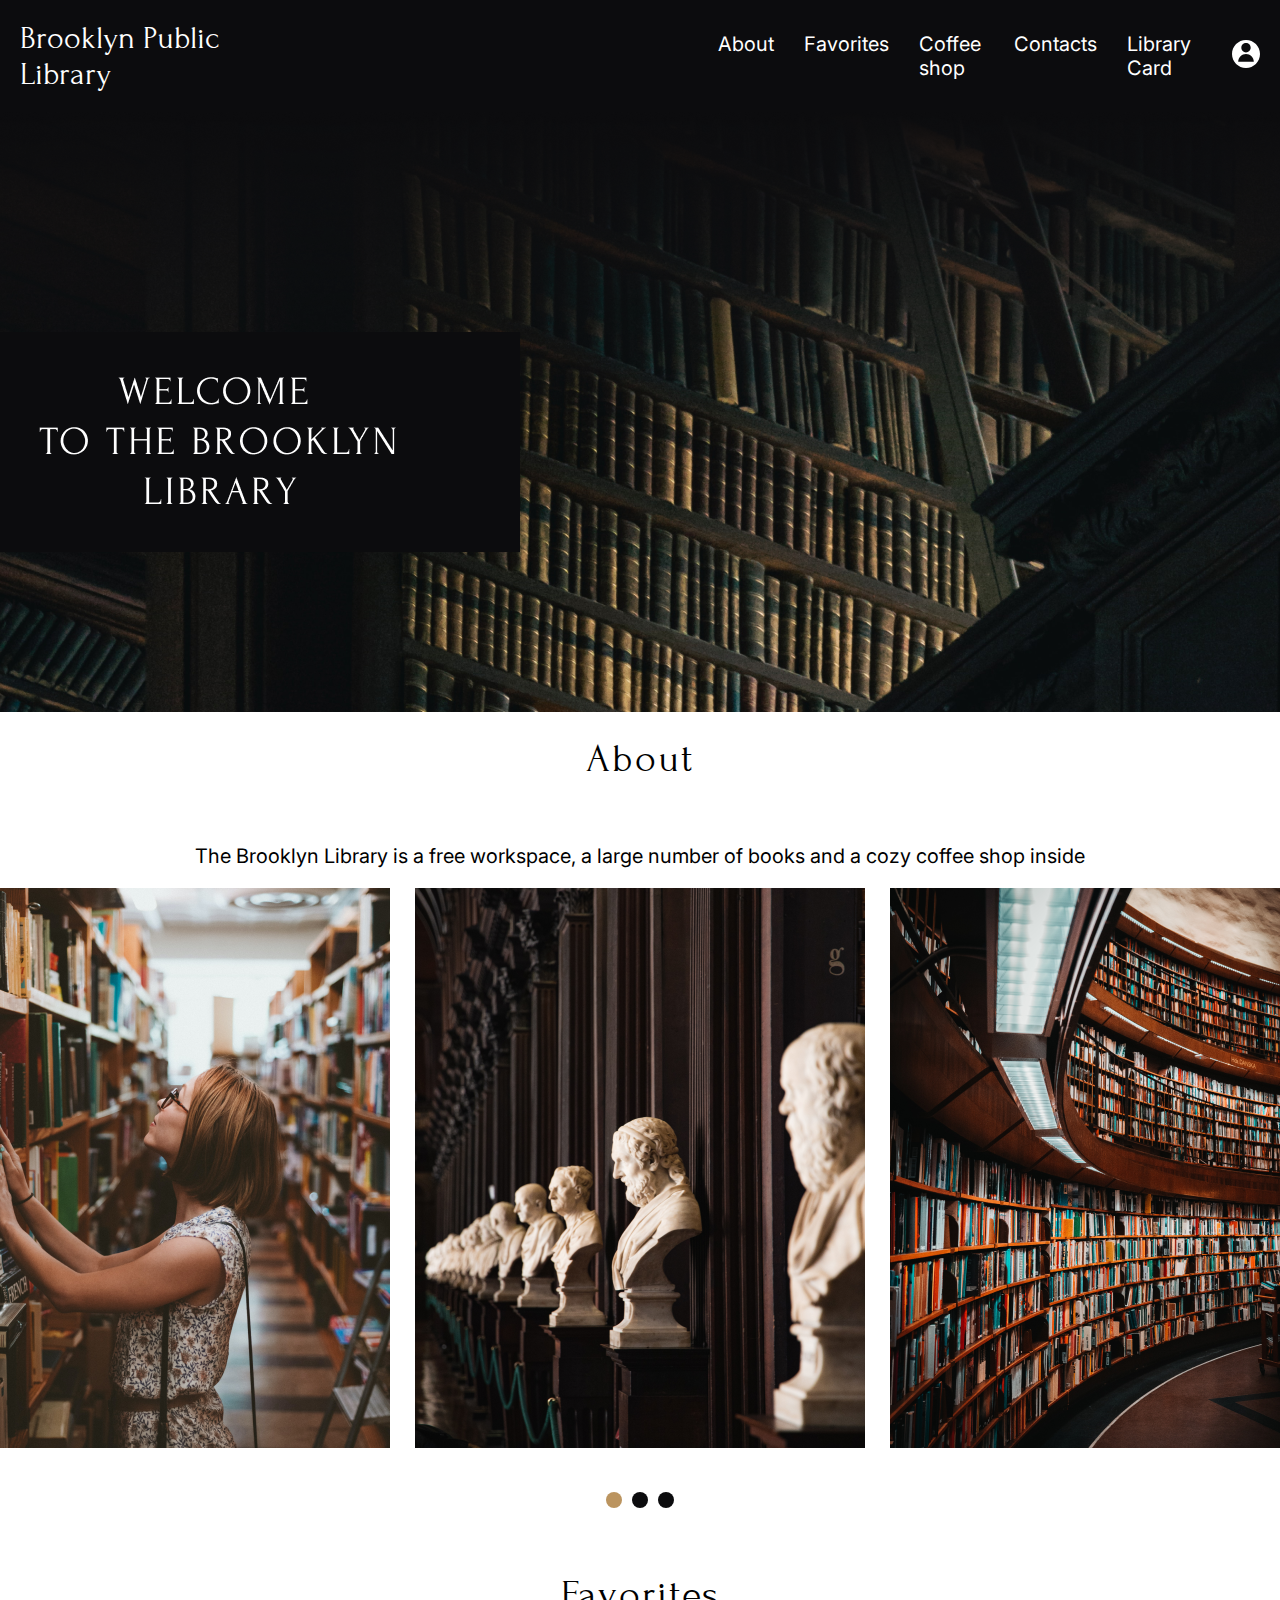
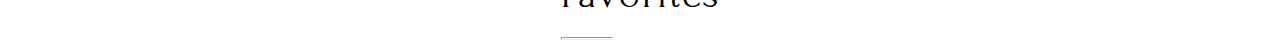
==== library/index.html @ d3e21cba "feat: add basic page layout" ====
<!DOCTYPE html>
<html lang="en">
<head>
    <meta charset="UTF-8">
    <meta name="viewport" content="width=device-width, initial-scale=1.0">
    <title>Library</title>
    <link href="style.css" rel="stylesheet">
    <link rel="preconnect" href="https://fonts.googleapis.com">
<link rel="preconnect" href="https://fonts.gstatic.com" crossorigin>
<link rel="preconnect" href="https://fonts.googleapis.com">
<link rel="preconnect" href="https://fonts.gstatic.com" crossorigin>
<link href="https://fonts.googleapis.com/css2?family=Forum&family=Inter:wght@300&display=swap" rel="stylesheet">
</head>
<body>
    <header class="header-main">
        <div class="container">
            <div class="name">
                <h1>Brooklyn Public Library</h1>
            </div>
            <nav class="menu">
                <ul class="nav-ul">
                    <li class="nav-li"><a data-link="About">About</a></li>
                    <li class="nav-li"><a data-link="Favorites">Favorites</a></li>
                    <li class="nav-li"><a data-link="Coffee shop">Coffee shop</a></li>
                    <li class="nav-li"><a data-link="Contacts">Contacts</a></li>
                    <li class="nav-li"><a data-link="Library Card">Library Card</a></li>
                </ul>
            </nav>
            <div class="logo-nav">
                <svg xmlns="http://www.w3.org/2000/svg" width="28" height="28" viewBox="0 0 28 28" fill="none">
                    <path fill-rule="evenodd" clip-rule="evenodd" d="M28 14C28 21.732 21.732 28 14 28C6.26801 28 0 21.732 0 14C0 6.26801 6.26801 0 14 0C21.732 0 28 6.26801 28 14ZM18.6667 7.77778C18.6667 10.3551 16.5774 12.4444 14.0001 12.4444C11.4227 12.4444 9.33339 10.3551 9.33339 7.77778C9.33339 5.20045 11.4227 3.11111 14.0001 3.11111C16.5774 3.11111 18.6667 5.20045 18.6667 7.77778ZM19.4998 16.2781C20.9584 17.7367 21.7778 19.715 21.7778 21.7778H14L6.22225 21.7778C6.22225 19.715 7.0417 17.7367 8.50031 16.2781C9.95893 14.8194 11.9372 14 14 14C16.0628 14 18.0411 14.8194 19.4998 16.2781Z" fill="white"/>
                    </svg>
            </div>
        </div>
     </header>

<main class="main">
    <div class="container main-container">
        <section class="section section-logo">
            <img src="./Welcomemain-logo.png" alt="Library">
        </section>

        <section class="section" id="About">
            <h2 class="section-title">About</h2>
            <hr>
            <p>The Brooklyn Library is a free workspace, a large number of books and a cozy coffee shop inside </p>
            <div class="section-image">
                <div class="image">
                    <img src="./image 1.png" alt="image1">
                </div>
                <div class="image">
                    <img src="./image 2.png" alt="image2">
                </div>
                <div class="image">
                    <img src="./image 3.png" alt="image3">
                </div>
            </div>
            <div class="logo-svg">
            <svg xmlns="http://www.w3.org/2000/svg" width="68" height="16" viewBox="0 0 68 16" fill="none">
                <rect width="16" height="16" rx="8" fill="#BB945F"/>
                <rect x="26" width="16" height="16" rx="8" fill="#0C0C0E"/>
                <rect x="52" width="16" height="16" rx="8" fill="#0C0C0E"/>
              </svg>
            </div>
        </section>

        <section class="section" id="Favorites">
            <h2 class="section-title">Favorites</h2>
            <hr>
            
            
        </section>







    </div>

</main>



    
</body>
</html>
---- library/style.css ----
*{
    margin: 0;
    padding: 0;
}
.header-main {
    background-color: #0C0C0E;
    max-width: 1440px;
    margin: 0 auto;
    padding: 20px;
    color: #FFF;
}
.container{
    display: flex;
    align-items: center;
    
}
h1 {
    font-family: Forum;
    font-weight: 100;
}
.logo-nav{
    margin-left: 40px;
}
.menu{
    margin-left: 450px;
}
.nav-ul {
    display: inline-flex;
    align-items: flex-start;
    gap: 30px;
    list-style: none;
    font-family: Inter;
}
.nav-li {
    font-family: Inter;
    font-size: 20px;
}
.nav-li:hover{
    cursor: pointer;
    border-bottom: 1px solid #FFF;
}
.main-container {
    display: flex;
    flex-wrap: wrap;
    justify-content: center;
    text-align: center;
    max-width: 1440px;
    margin: 0 auto;
}

.section-title{
    font-family: Forum;
    font-size: 40px;
    font-weight: 400;
    letter-spacing: 2px;
    margin-top: 20px;
    margin-bottom: 20px;
}
hr{
    width: 50px;
height: 1px;
flex-shrink: 0;
}
p{
    color: #000;
font-family: Inter;
font-size: 20px;
margin-top: 40px;
font-weight: 400;
}
.section-image{
    display: flex;
    margin-top: 20px;
    gap: 25px;
}
.logo-svg{
    margin-top: 40px;
    margin-bottom: 40px;
}
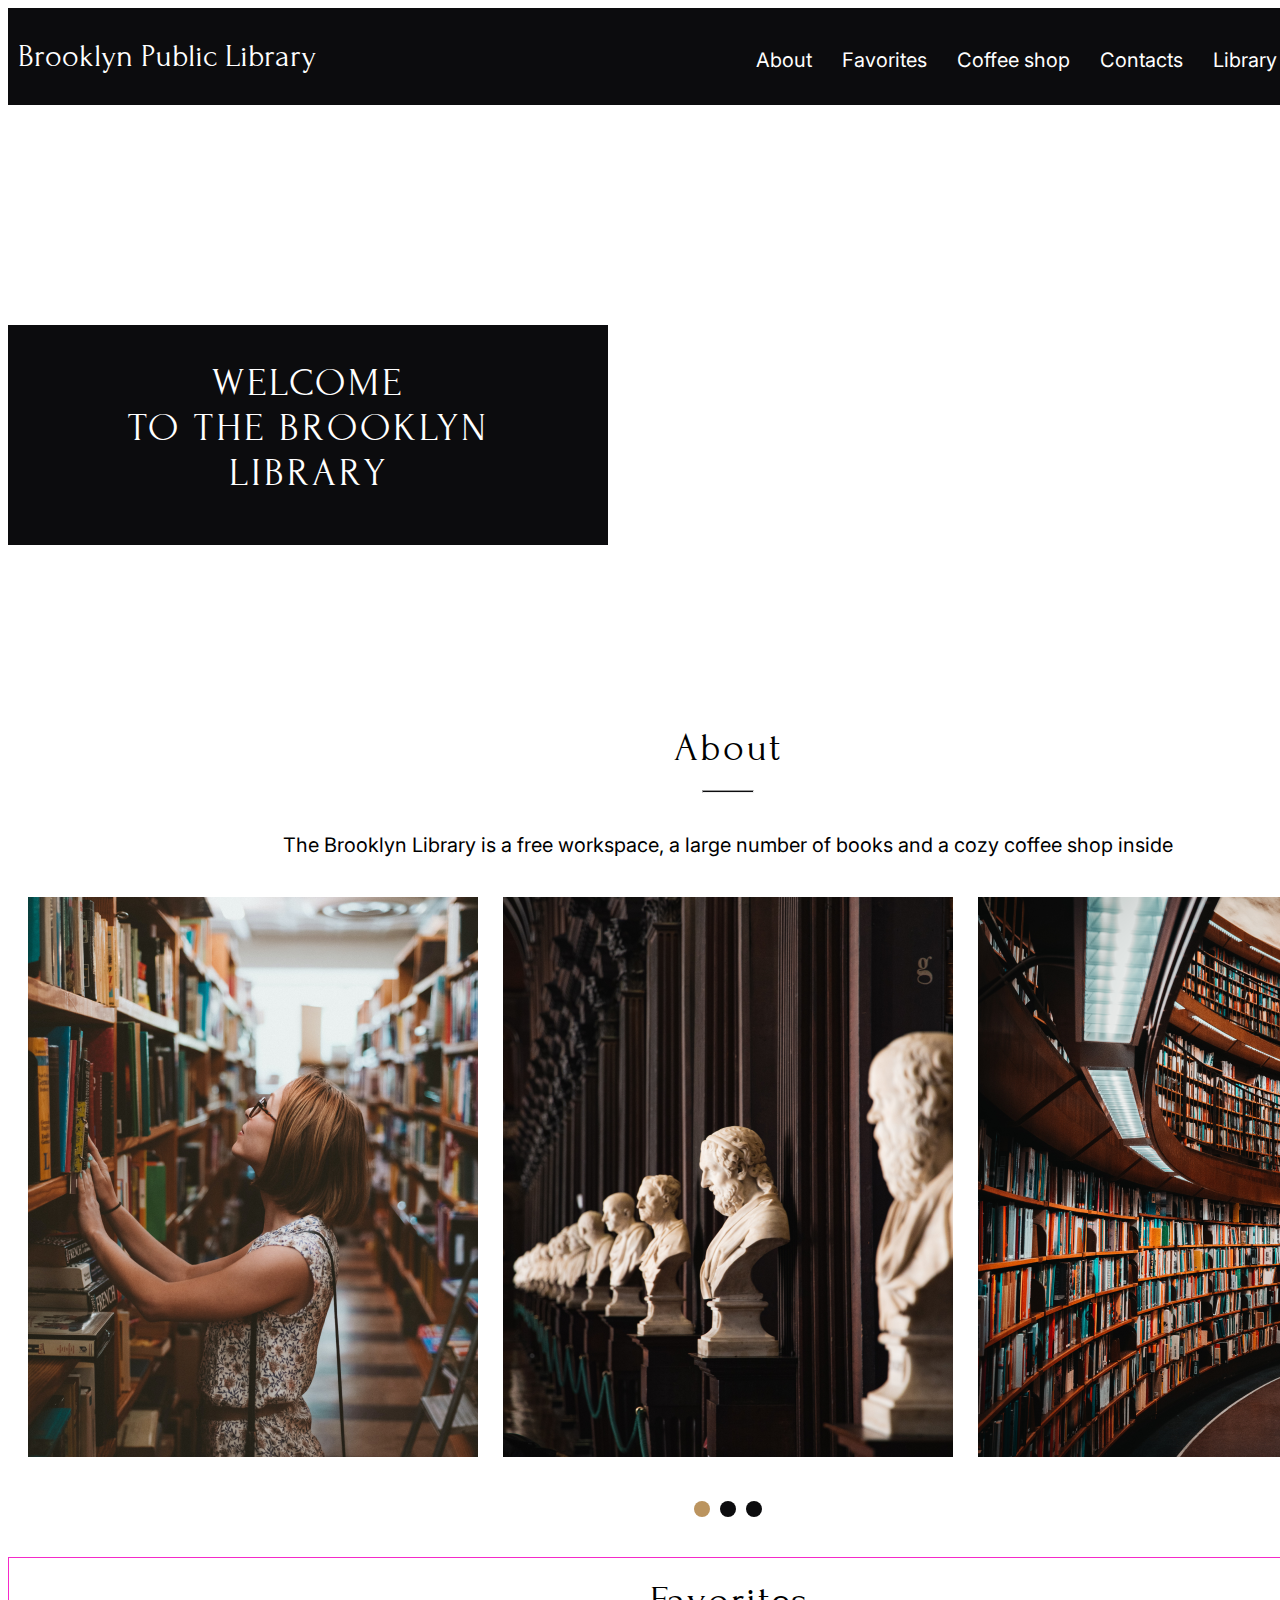
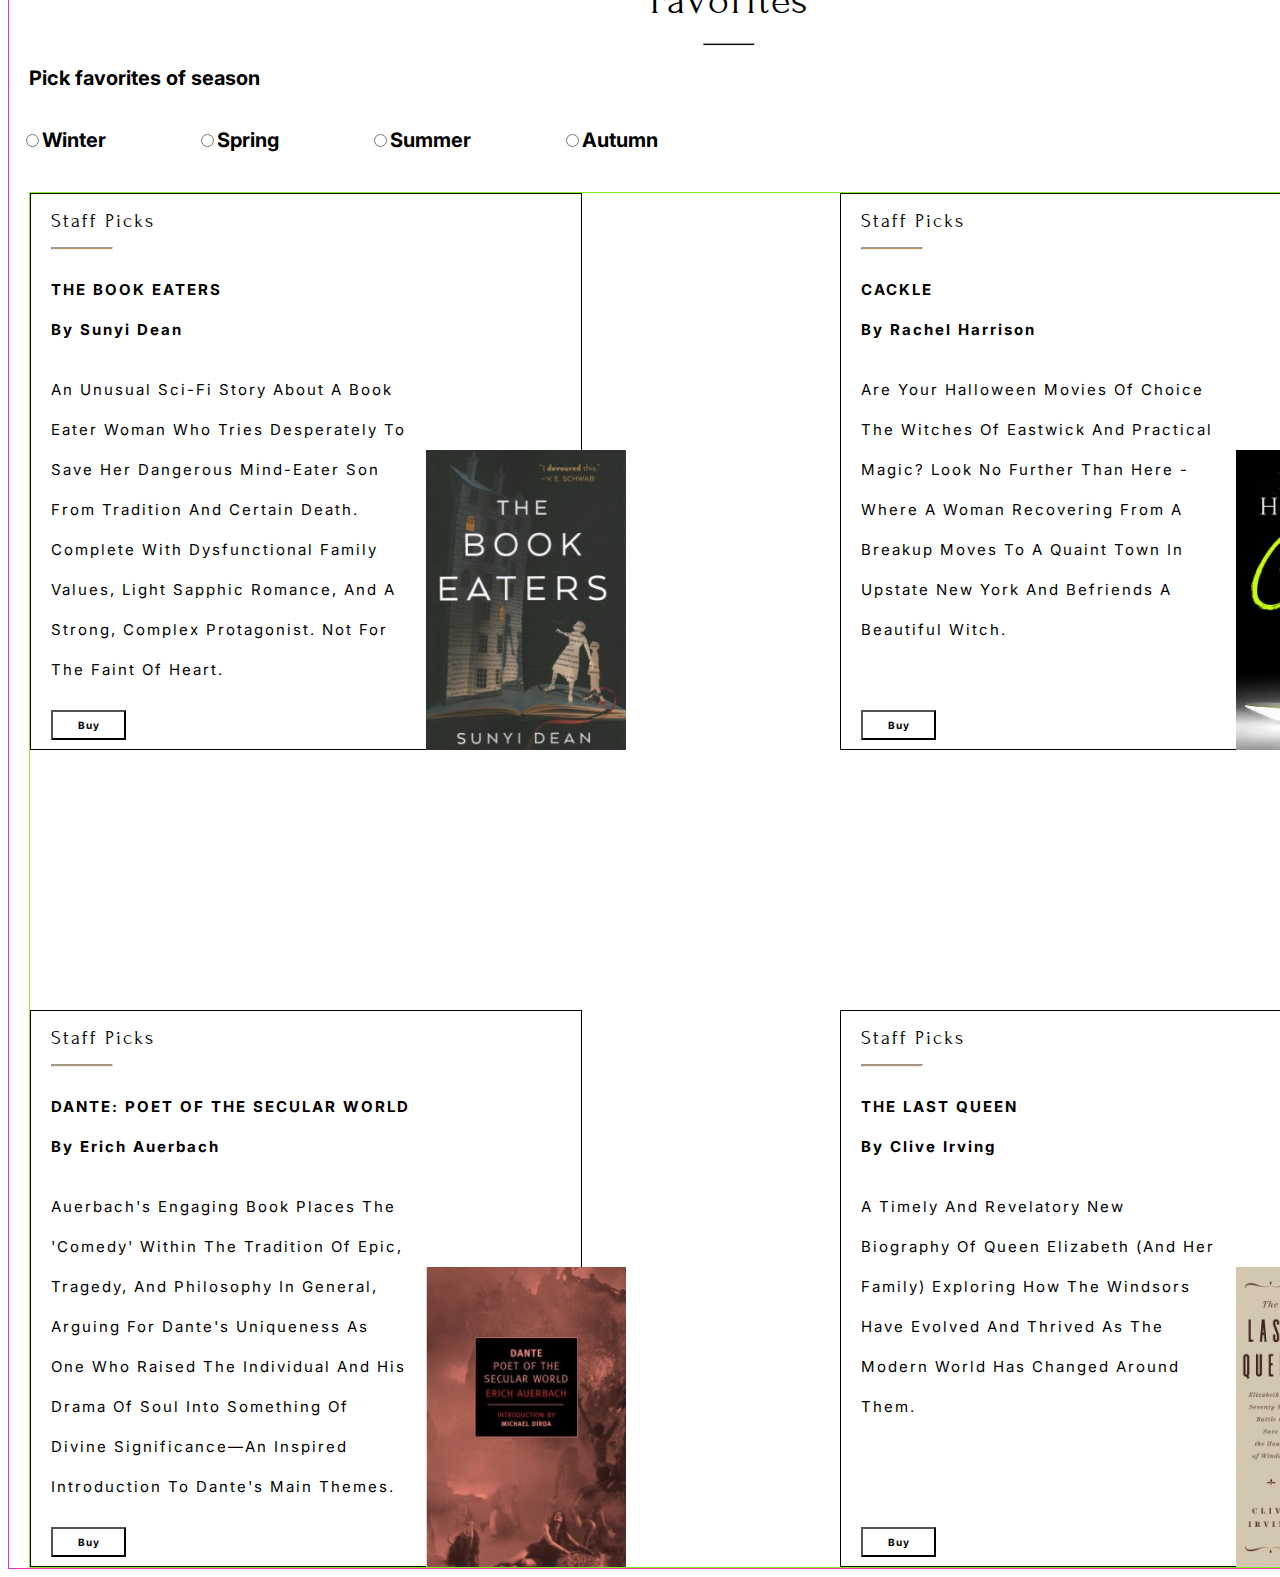
==== commit 5c11a394: "feat: add sections" ====
--- a/library/index.html
+++ b/library/index.html
@@ -12,18 +12,19 @@
 <link href="https://fonts.googleapis.com/css2?family=Forum&family=Inter:wght@300&display=swap" rel="stylesheet">
 </head>
 <body>
+    <div class="container">
     <header class="header-main">
-        <div class="container">
+        <div class="header-container">
             <div class="name">
                 <h1>Brooklyn Public Library</h1>
             </div>
-            <nav class="menu">
+            <nav class="nav-menu">
                 <ul class="nav-ul">
-                    <li class="nav-li"><a data-link="About">About</a></li>
-                    <li class="nav-li"><a data-link="Favorites">Favorites</a></li>
-                    <li class="nav-li"><a data-link="Coffee shop">Coffee shop</a></li>
-                    <li class="nav-li"><a data-link="Contacts">Contacts</a></li>
-                    <li class="nav-li"><a data-link="Library Card">Library Card</a></li>
+                    <li><a href="#about">About</a></li>
+                    <li><a href="#favorites">Favorites</a></li>
+                    <li><a href="#coffee">Coffee shop</a></li>
+                    <li><a href="#contacts">Contacts</a></li>
+                    <li><a href="#library">Library Card</a></li>
                 </ul>
             </nav>
             <div class="logo-nav">
@@ -34,16 +35,19 @@
         </div>
      </header>
 
-<main class="main">
-    <div class="container main-container">
-        <section class="section section-logo">
-            <img src="./Welcomemain-logo.png" alt="Library">
-        </section>
+<main>
+    <section class="section-welcome container">
+        <div class="other">
+            <div class="section-menu">
+                Welcome <br>to the Brooklyn Library
+            </div>
+        </div>
+    </section>
 
-        <section class="section" id="About">
-            <h2 class="section-title">About</h2>
+         <section class="about container" >
+            <h2 class="section-title" id="about">About</h2>
             <hr>
-            <p>The Brooklyn Library is a free workspace, a large number of books and a cozy coffee shop inside </p>
+            <p class="section-about">The Brooklyn Library is a free workspace, a large number of books and a cozy coffee shop inside </p>
             <div class="section-image">
                 <div class="image">
                     <img src="./image 1.png" alt="image1">
@@ -55,22 +59,110 @@
                     <img src="./image 3.png" alt="image3">
                 </div>
             </div>
-            <div class="logo-svg">
-            <svg xmlns="http://www.w3.org/2000/svg" width="68" height="16" viewBox="0 0 68 16" fill="none">
-                <rect width="16" height="16" rx="8" fill="#BB945F"/>
-                <rect x="26" width="16" height="16" rx="8" fill="#0C0C0E"/>
-                <rect x="52" width="16" height="16" rx="8" fill="#0C0C0E"/>
-              </svg>
-            </div>
+            
+                <div class="section-dot">
+                    <div class="dot dot-active"></div>
+                    <div class="dot"></div>
+                    <div class="dot"></div>
+                </div>
         </section>
 
-        <section class="section" id="Favorites">
-            <h2 class="section-title">Favorites</h2>
+        <section class="favorites container" >
+            <h2 class="section-title" id="favorites">Favorites</h2>
             <hr>
-            
-            
-        </section>
+            <p class="section-favorites">Pick favorites of season</p>
+            <br>
+            <div class="input">
+                <div >
+                    <input type="radio"><label for="Winter">Winter</label>
+                </div>
+                <div>
+                    <input type="radio"><label for="Spring">Spring</label>
+                </div>
+                <div>
+                    <input type="radio"><label for="Summer">Summer</label>
+                </div>
+                <div>
+                    <input type="radio"><label for="Autumn">Autumn</label>
+                </div>
+            </div>
 
+            <div class="products-items">
+
+                <div class="products-item">
+                    <div class="products-item-title">Staff Picks</div>
+                    <hr class="products-line">
+                    <div class="autor"><span class="first">The Book Eaters</span><br>
+                        <span class="second">By Sunyi Dean</span></div>
+                      <div class="products-item-text">An unusual sci-fi story about a book eater woman who tries desperately to save her dangerous mind-eater son from tradition and certain death. Complete with dysfunctional family values, light Sapphic romance, and a strong, complex protagonist. Not for the faint of heart.       
+                       </div>
+                        <div class="products-item-action">
+                            <button class="product-button">Buy</button>
+                        </div>
+                        <div class="products-item-image">
+                            <img src="./book1.jpg" alt="book1">
+                        </div>
+                </div>
+
+                <div class="products-item">
+                    <div class="products-item-title">Staff Picks</div>
+                    <hr class="products-line">
+                    <div class="autor"><span class="first">Cackle
+                        </span><br>
+                        <span class="second">By Rachel Harrison</span></div>
+                      <div class="products-item-text">Are your Halloween movies of choice The Witches of Eastwick and Practical Magic? Look no further than here - where a woman recovering from a breakup moves to a quaint town in upstate New York and befriends a beautiful witch.       
+                       </div>
+                        <div class="products-item-action">
+                            <button class="product-button">Buy</button>
+                        </div>
+                        <div class="products-item-image">
+                            <img src="./book2.jpg" alt="book2">
+                        </div>
+                </div>
+
+                <div class="products-item">
+                    <div class="products-item-title">Staff Picks</div>
+                    <hr class="products-line">
+                    <div class="autor"><span class="first">Dante: Poet of the Secular World
+                        </span><br> 
+                        <span class="second">By Erich Auerbach</span>
+                    </div>
+                      <div class="products-item-text">Auerbach's engaging book places the 'Comedy' within the tradition of epic, tragedy, and philosophy in general, arguing for Dante's uniqueness as one who raised the individual and his drama of soul into something of divine significance—an inspired introduction to Dante's main themes.       
+                       </div>
+                        <div class="products-item-action">
+                            <button class="product-button">Buy</button>
+                        </div>
+                        <div class="products-item-image">
+                            <img src="./book3.jpg" alt="book3">
+                        </div>
+                </div>
+
+                <div class="products-item">
+                    <div class="products-item-title">Staff Picks</div>
+                    <hr class="products-line">
+                    <div class="autor"><span class="first">The Last Queen
+                        </span><br> 
+                        <span class="second">By Clive Irving</span></div>
+                      <div class="products-item-text">A timely and revelatory new biography of Queen Elizabeth (and her family) exploring how the Windsors have evolved and thrived as the modern world has changed around them.       
+                       </div>
+                        <div class="products-item-action">
+                            <button class="product-button">Buy</button>
+                        </div>
+                        <div class="products-item-image">
+                            <img src="./book4.jpg" alt="book4">
+                        </div>
+                </div>
+
+                
+            </div>
+                    
+         
+
+
+        </section> 
+
+        
+      
 
 
 
@@ -83,6 +175,6 @@
 
 
 
-    
+</div>
 </body>
 </html>--- a/library/style.css
+++ b/library/style.css
@@ -1,53 +1,74 @@
-*{
-    margin: 0;
-    padding: 0;
+.container{
+    display: flex;
+    flex-direction: column;
+    width: 1440px;
+    margin: 0 auto;
+    
 }
 .header-main {
     background-color: #0C0C0E;
-    max-width: 1440px;
-    margin: 0 auto;
-    padding: 20px;
+    padding: 10px;
     color: #FFF;
 }
-.container{
+.header-container{
     display: flex;
-    align-items: center;
-    
+    flex-wrap: wrap;
 }
 h1 {
     font-family: Forum;
-    font-weight: 100;
+    font-weight: 400;
+    margin-top: 20px;
+}
+.nav-menu{
+    margin-left: 400px;
+    margin-top: 10px;
+}
+.nav-ul {
+    display: inline-flex;
+    gap: 30px;
+    font-family: Inter;
+    font-size: 20px;
+}
+.nav-ul li {
+    list-style: none;
+}
+.nav-ul a{
+    text-decoration: none;
+    color: #FFF;
+}
+.nav-ul li:hover{
+    cursor: pointer;
+    border-bottom: 1px solid #FFF;
 }
 .logo-nav{
     margin-left: 40px;
-}
-.menu{
-    margin-left: 450px;
-}
-.nav-ul {
-    display: inline-flex;
-    align-items: flex-start;
-    gap: 30px;
-    list-style: none;
-    font-family: Inter;
-}
-.nav-li {
-    font-family: Inter;
-    font-size: 20px;
-}
-.nav-li:hover{
-    cursor: pointer;
-    border-bottom: 1px solid #FFF;
-}
-.main-container {
-    display: flex;
-    flex-wrap: wrap;
-    justify-content: center;
+    margin-top: 30px;
+}
+
+.section-welcome{
+    background-image: url(https://s3-alpha-sig.figma.com/img/c1ad/470e/85c1859f825ed82614b2036bc8be037f?Expires=1690156800&Signature=E9KPH226HPbL-D~pHcpZhoA7CKwYKYTyzCQdISjT9VY6ohvY9f29YZq8th-HKE2txnjI~g6VCJPKe5hWrYzv33vG4gerK~NfyE~xPTej1adV1gSqx-GkkNmDmD3rPIc0vhlTYggjmLZxx9tzPWMHGyoF3My20F3BmJxCucEwgrzILQqhYocKLjHUtvTlmysjcT81B3Ci05R60oUl-M8DyL9J-LP3ogsBz~sGvviM0dZYlyrvq~1tv5D3UFyjhhf2P3ZH5VY--T3FHG~LZ4AwAA11C2R4~LleLhgigEHP~XmpQOMe1fZaroxBo0AxObk9G3cDY6CUEX~OmLQJSPkwvw__&Key-Pair-Id=APKAQ4GOSFWCVNEHN3O4);
+    height: 600px;
+    background-repeat: no-repeat;
+    background-size: cover;
+    background-position: center;
+    background-color: lightgray 50% ;
+}
+.section-menu{
+    background-color: #0C0C0E;
+    margin-top: 220px;
+    color: #FFF;
+    width: 520px;
+    height: 150px;
+    padding: 35px 40px;
     text-align: center;
-    max-width: 1440px;
-    margin: 0 auto;
-}
-
+    font-family: Forum;
+    font-size: 40px;
+    letter-spacing: 3px;
+    text-transform: uppercase;
+}
+.about{
+    align-items: center;
+}
 .section-title{
     font-family: Forum;
     font-size: 40px;
@@ -55,18 +76,20 @@
     letter-spacing: 2px;
     margin-top: 20px;
     margin-bottom: 20px;
-}
-hr{
+    text-align: center;
+}
+hr {
     width: 50px;
-height: 1px;
-flex-shrink: 0;
-}
-p{
+    height: 1px;
+    margin: 0 auto;
+    background: #0C0C0E;
+}
+.section-about{
     color: #000;
-font-family: Inter;
-font-size: 20px;
-margin-top: 40px;
-font-weight: 400;
+    font-family: Inter;
+    font-size: 20px;
+    margin-top: 40px;
+    font-weight: 400;
 }
 .section-image{
     display: flex;
@@ -77,3 +100,132 @@
     margin-top: 40px;
     margin-bottom: 40px;
 }
+.section-dot {
+    display: inline-flex;
+    margin-top: 40px;
+    margin-bottom: 40px;
+    gap: 10px;   
+    list-style: none;
+}
+.section-dot:hover{
+    cursor:pointer;
+    border-bottom: 1px solid #0C0C0E;
+}
+.dot {
+    width: 16px;
+    height: 16px;
+    border-radius: 50%;
+background-color: #0C0C0E;
+
+}
+.dot-active {
+    background-color: #BB945F;
+    border-radius: 50%;
+    width: 16px;
+    height: 16px;
+}
+
+.input {
+    display: inline-flex;
+    font-family: Inter;
+    font-size: 20px;
+    font-style: normal;
+    font-weight: 700;
+    gap: 90px;
+    margin-left: 12px;
+    
+}
+.favorites{
+    border: 1px solid #f52ac9;
+}
+.section-favorites{
+    margin-left: 20px;
+    color: #000;
+    font-family: Inter;
+    font-size: 20px;
+    font-style: normal;
+    font-weight: 700;
+}
+.products-items{
+    display: grid;
+    grid-template-columns: repeat(2, 550px);
+    gap: 260px;
+    margin-top: 40px;
+    margin-left: 20px;
+    border: 1px solid #7bf52a;
+}
+.products-item{
+    border: 1px solid #000;
+    width: 550px;
+    height: 555px;
+    flex-shrink: 0;
+    position: relative;
+}
+.products-item-title{
+    margin-top: 15px;
+    margin-left: 20px;
+    font-family: Forum;
+    font-size: 20px;
+    letter-spacing: 2px;
+    
+}
+.products-line{
+    width: 60px;
+    height: 1px;
+    margin-left: 20px;
+    margin-top: 15px;
+
+    background: #BB945F;
+}
+.autor{
+    width: 460px;
+    height: 80px;
+    margin-left: 20px;
+    margin-top: 20px;
+    font-family: Inter;
+    font-size: 15px;
+    font-weight: 700;
+    line-height: 40px;
+    letter-spacing: 2px;
+}
+.first {
+    text-transform: uppercase;
+}
+.second {
+    text-transform: capitalize;
+}
+
+.products-item-text{
+    width: 355px;
+    height: 320px;
+    margin-left: 20px;
+    margin-top: 20px;
+    font-family: Inter;
+    font-size: 15px;
+    line-height: 40px; 
+    letter-spacing: 2px;
+    text-transform: capitalize;
+}
+
+.products-item-action{
+    margin-left: 20px;
+    margin-top: 20px;
+}
+.product-button {
+    width: 75px;
+    height: 30px;
+    flex-shrink: 0;
+    background-color: #FFF;
+    text-align: center;
+    font-family: Inter;
+    font-size: 10px;
+    font-weight: 700;
+    letter-spacing: 1px;
+}
+
+.products-item-image{
+    position: absolute;
+    bottom: -5px;
+    right: -45px;
+
+}
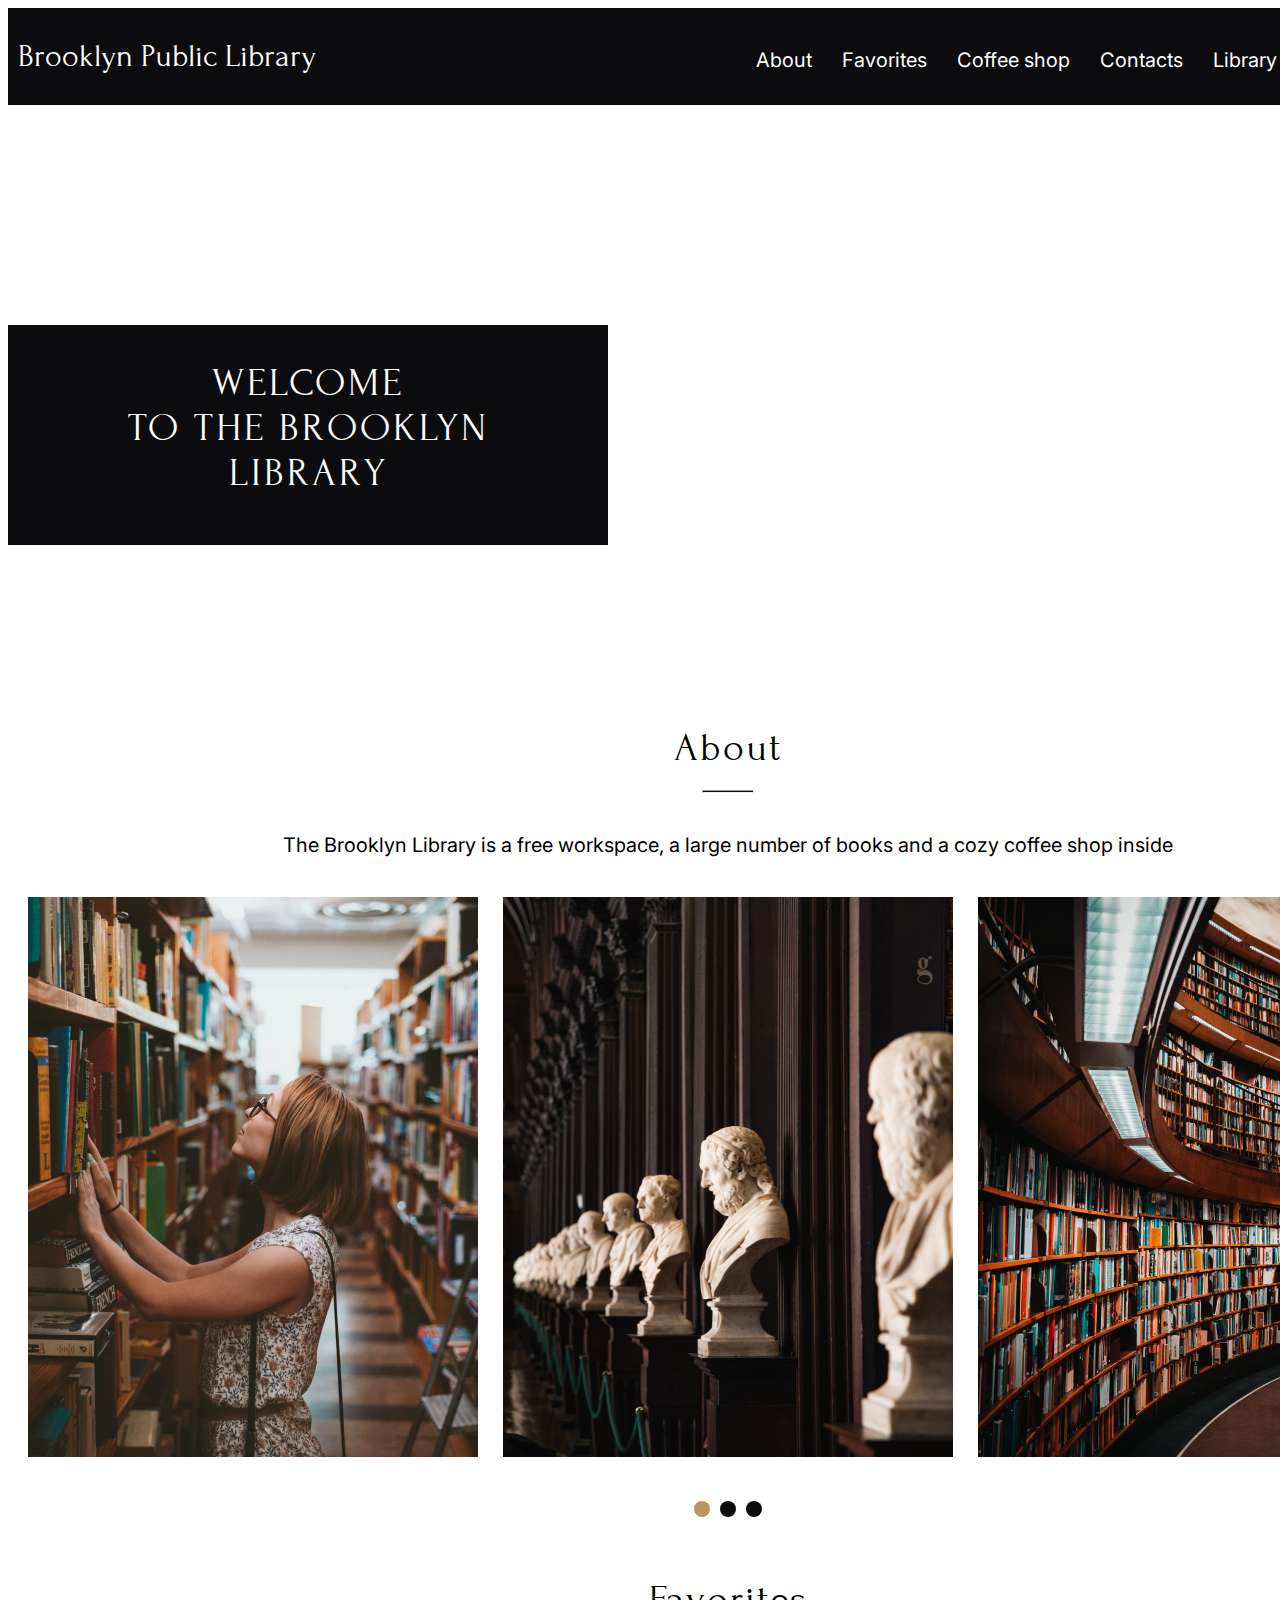
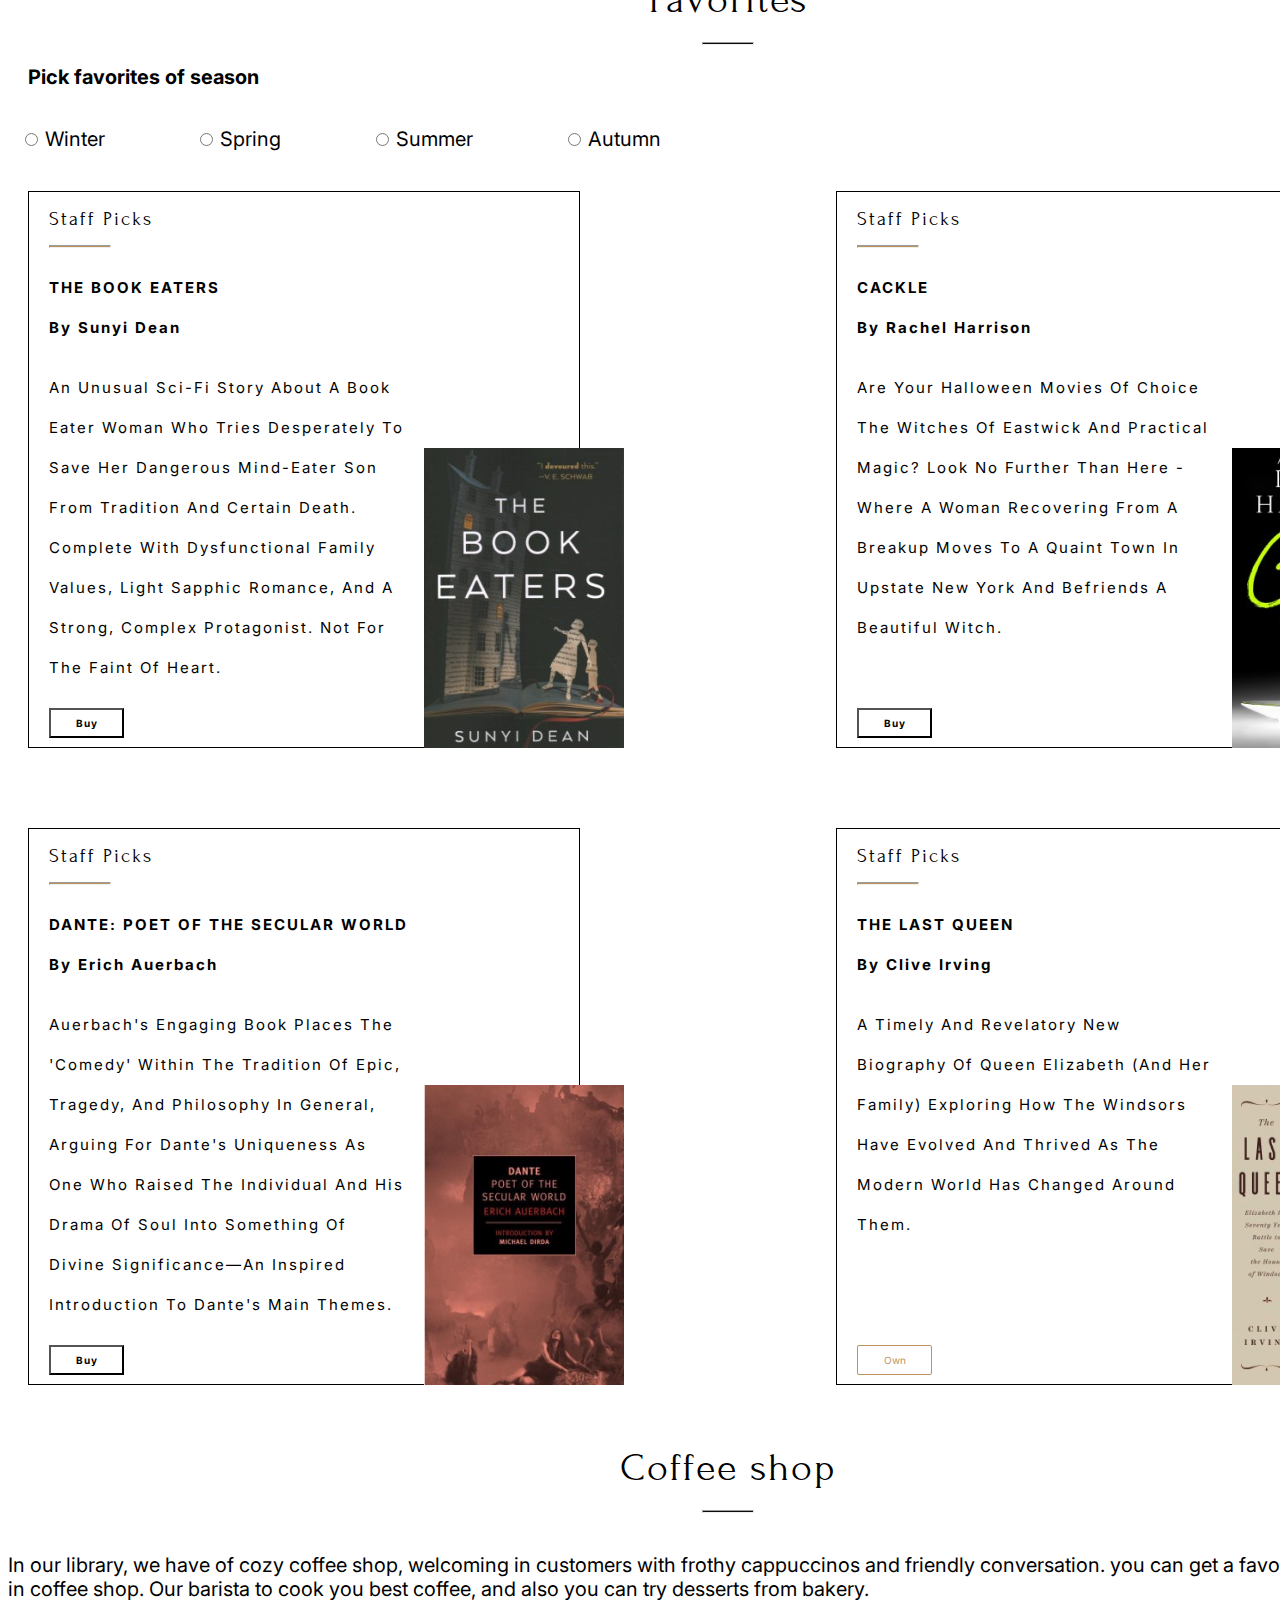
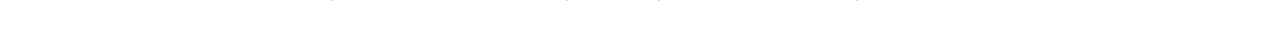
==== commit af41ffe0: "refactor: change structure of the project" ====
--- a/library/index.html
+++ b/library/index.html
@@ -74,16 +74,20 @@
             <br>
             <div class="input">
                 <div >
-                    <input type="radio"><label for="Winter">Winter</label>
+                    <input type="radio">
+                    <label for="Winter">Winter</label>
                 </div>
                 <div>
-                    <input type="radio"><label for="Spring">Spring</label>
+                    <input type="radio">
+                    <label for="Spring">Spring</label>
                 </div>
                 <div>
-                    <input type="radio"><label for="Summer">Summer</label>
+                    <input type="radio">
+                    <label for="Summer">Summer</label>
                 </div>
                 <div>
-                    <input type="radio"><label for="Autumn">Autumn</label>
+                    <input type="radio">
+                    <label for="Autumn">Autumn</label>
                 </div>
             </div>
 
@@ -146,20 +150,22 @@
                       <div class="products-item-text">A timely and revelatory new biography of Queen Elizabeth (and her family) exploring how the Windsors have evolved and thrived as the modern world has changed around them.       
                        </div>
                         <div class="products-item-action">
-                            <button class="product-button">Buy</button>
+                            <button class="product-button-own">Own</button>
                         </div>
                         <div class="products-item-image">
                             <img src="./book4.jpg" alt="book4">
                         </div>
                 </div>
+            </div>
+        </section> 
 
-                
-            </div>
-                    
-         
+        <section class="Coffeeshop container" >
+            <h2 class="section-title" id="Coffee">Coffee shop</h2>
+            <hr>
+            <p class="section-about">In our library, we have of cozy coffee shop, welcoming in customers with frothy cappuccinos and friendly conversation. 
+                you can get a favorite book and read in coffee shop. Our barista to cook you best coffee, and also you can try desserts from bakery.</p>
 
-
-        </section> 
+        </section>
 
         
       
--- a/library/style.css
+++ b/library/style.css
@@ -126,39 +126,41 @@
 }
 
 .input {
-    display: inline-flex;
-    font-family: Inter;
-    font-size: 20px;
-    font-style: normal;
-    font-weight: 700;
+    display: flex;
     gap: 90px;
     margin-left: 12px;
     
 }
-.favorites{
-    border: 1px solid #f52ac9;
-}
+.input label {
+    font-weight: 400px;
+    font-family: Inter;
+    font-size: 20px;
+    font-weight: 400;
+}
+.input input:hover, .input label:hover {
+    cursor: pointer;
+}
+
 .section-favorites{
     margin-left: 20px;
     color: #000;
     font-family: Inter;
     font-size: 20px;
-    font-style: normal;
     font-weight: 700;
 }
 .products-items{
-    display: grid;
-    grid-template-columns: repeat(2, 550px);
-    gap: 260px;
-    margin-top: 40px;
-    margin-left: 20px;
-    border: 1px solid #7bf52a;
+    display: flex;
+    flex-wrap: wrap;
+    justify-content: space-between;
 }
 .products-item{
     border: 1px solid #000;
     width: 550px;
     height: 555px;
-    flex-shrink: 0;
+    margin-top: 40px;
+    margin-left: 20px;
+    margin-bottom: 40px;
+    margin-right: 60px;
     position: relative;
 }
 .products-item-title{
@@ -174,7 +176,6 @@
     height: 1px;
     margin-left: 20px;
     margin-top: 15px;
-
     background: #BB945F;
 }
 .autor{
@@ -214,13 +215,21 @@
 .product-button {
     width: 75px;
     height: 30px;
-    flex-shrink: 0;
     background-color: #FFF;
-    text-align: center;
     font-family: Inter;
     font-size: 10px;
     font-weight: 700;
     letter-spacing: 1px;
+}
+.product-button-own{
+    color: #BB945F;
+    width: 75px;
+    height: 30px;
+    background-color: #FFF;
+    font-family: Inter;
+    font-size: 10px;
+    border-radius: 2px;
+    border: 1px solid #BB945F;
 }
 
 .products-item-image{
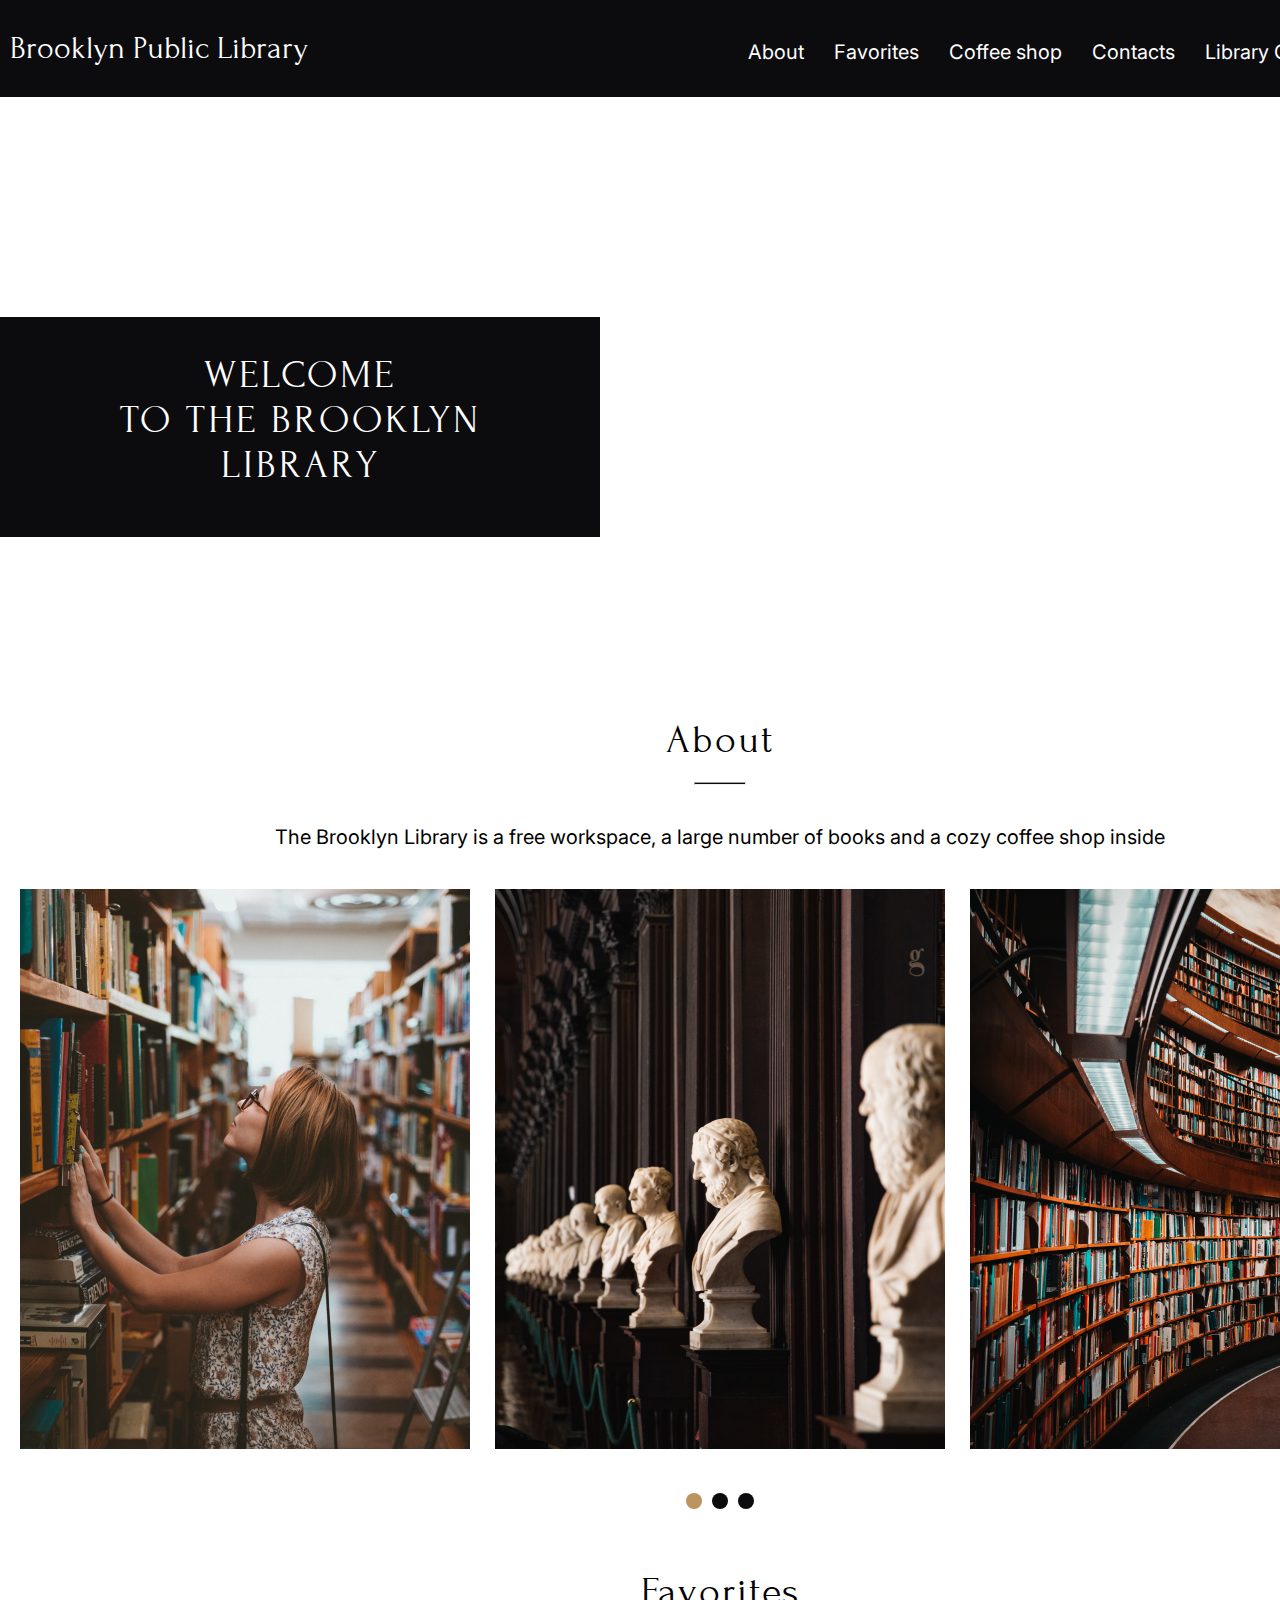
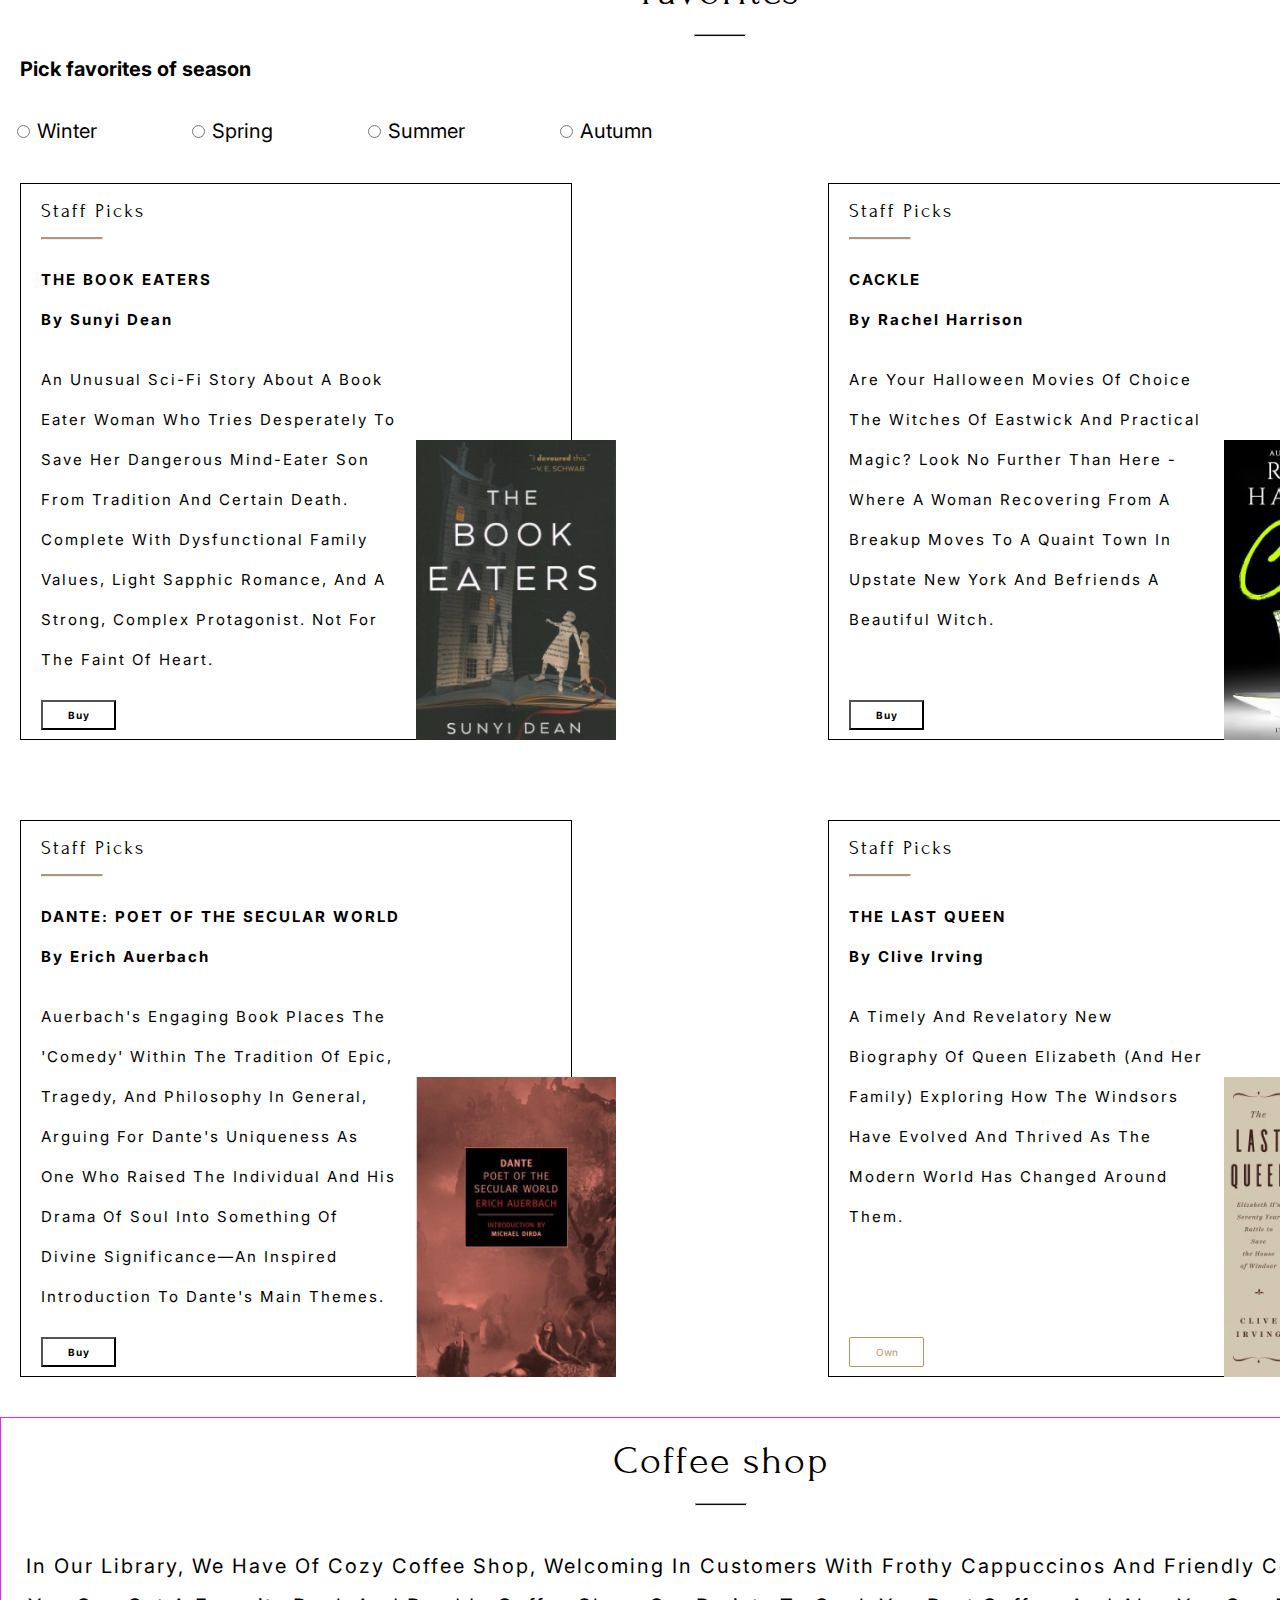
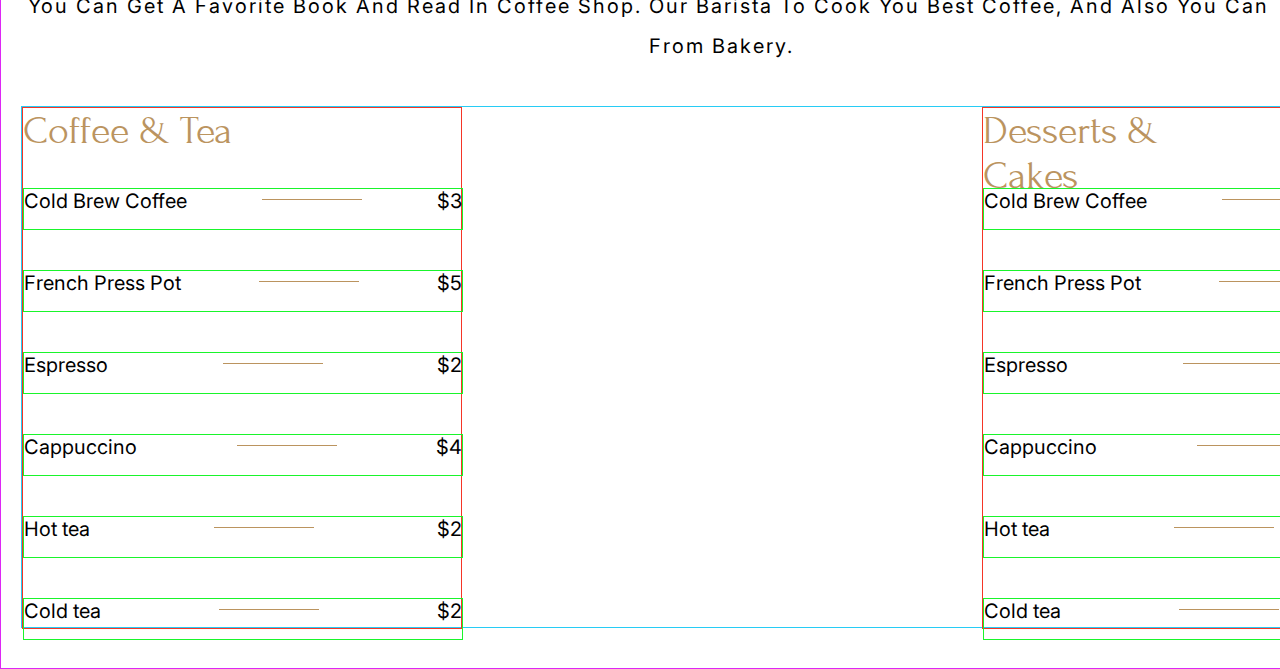
==== commit e5451c34: "feat: add section Coffee shop" ====
--- a/library/index.html
+++ b/library/index.html
@@ -48,6 +48,7 @@
             <h2 class="section-title" id="about">About</h2>
             <hr>
             <p class="section-about">The Brooklyn Library is a free workspace, a large number of books and a cozy coffee shop inside </p>
+
             <div class="section-image">
                 <div class="image">
                     <img src="./image 1.png" alt="image1">
@@ -150,7 +151,7 @@
                       <div class="products-item-text">A timely and revelatory new biography of Queen Elizabeth (and her family) exploring how the Windsors have evolved and thrived as the modern world has changed around them.       
                        </div>
                         <div class="products-item-action">
-                            <button class="product-button-own">Own</button>
+                            <button class="product-button-own disabled">Own</button>
                         </div>
                         <div class="products-item-image">
                             <img src="./book4.jpg" alt="book4">
@@ -162,8 +163,98 @@
         <section class="Coffeeshop container" >
             <h2 class="section-title" id="Coffee">Coffee shop</h2>
             <hr>
-            <p class="section-about">In our library, we have of cozy coffee shop, welcoming in customers with frothy cappuccinos and friendly conversation. 
+            <p class="section-about shop-text">In our library, we have of cozy coffee shop, welcoming in customers with frothy cappuccinos and friendly conversation. 
                 you can get a favorite book and read in coffee shop. Our barista to cook you best coffee, and also you can try desserts from bakery.</p>
+                
+                <div class="menu">
+
+                    <div class="coffe-menu">
+                        <div class="coffe-menu-title">Coffee & Tea </div>
+
+                        <div class="coffe-menu-line">
+                            <div class="coffe-menu-item">Cold Brew Coffee</div>
+                            <div class="coffe-line"></div>
+                            <div class="coffe-price">$3</div>
+                        </div>
+                        <div class="coffe-menu-line">
+                            <div class="coffe-menu-item">French Press Pot</div>
+                            <div class="coffe-line"></div>
+                            <div class="coffe-price">$5</div>
+                        </div>
+                        <div class="coffe-menu-line">
+                            <div class="coffe-menu-item">Espresso</div>
+                            <div class="coffe-line"></div>
+                            <div class="coffe-price">$2</div>
+                        </div>
+                        <div class="coffe-menu-line">
+                            <div class="coffe-menu-item">Cappuccino</div>
+                            <div class="coffe-line"></div>
+                            <div class="coffe-price">$4</div>
+                        </div>
+                        <div class="coffe-menu-line">
+                            <div class="coffe-menu-item">Hot tea</div>
+                            <div class="coffe-line"></div>
+                            <div class="coffe-price">$2</div>
+                        </div>
+                        <div class="coffe-menu-line">
+                            <div class="coffe-menu-item">Cold tea</div>
+                            <div class="coffe-line"></div>
+                            <div class="coffe-price">$2</div>
+                        </div>
+                    </div>    
+
+                        <div class="desserts-menu">
+                            <div class="coffe-menu-title">Desserts & Cakes   </div>
+    
+                            <div class="coffe-menu-line">
+                                <div class="coffe-menu-item">Cold Brew Coffee</div>
+                                <div class="coffe-line"></div>
+                                <div class="coffe-price">$3</div>
+                            </div>
+                            <div class="coffe-menu-line">
+                                <div class="coffe-menu-item">French Press Pot</div>
+                                <div class="coffe-line"></div>
+                                <div class="coffe-price">$5</div>
+                            </div>
+                            <div class="coffe-menu-line">
+                                <div class="coffe-menu-item">Espresso</div>
+                                <div class="coffe-line"></div>
+                                <div class="coffe-price">$2</div>
+                            </div>
+                            <div class="coffe-menu-line">
+                                <div class="coffe-menu-item">Cappuccino</div>
+                                <div class="coffe-line"></div>
+                                <div class="coffe-price">$4</div>
+                            </div>
+                            <div class="coffe-menu-line">
+                                <div class="coffe-menu-item">Hot tea</div>
+                                <div class="coffe-line"></div>
+                                <div class="coffe-price">$2</div>
+                            </div>
+                            <div class="coffe-menu-line">
+                                <div class="coffe-menu-item">Cold tea</div>
+                                <div class="coffe-line"></div>
+                                <div class="coffe-price">$2</div>
+                            </div>
+
+
+
+
+
+
+
+                        
+                    </div>
+                    
+
+
+
+
+
+
+
+
+                </div>
 
         </section>
 
--- a/library/style.css
+++ b/library/style.css
@@ -1,9 +1,11 @@
+body{
+    margin: 0 auto;
+}
 .container{
     display: flex;
     flex-direction: column;
     width: 1440px;
     margin: 0 auto;
-    
 }
 .header-main {
     background-color: #0C0C0E;
@@ -41,8 +43,7 @@
     border-bottom: 1px solid #FFF;
 }
 .logo-nav{
-    margin-left: 40px;
-    margin-top: 30px;
+    margin: 30px 0 0 40px;
 }
 
 .section-welcome{
@@ -74,8 +75,7 @@
     font-size: 40px;
     font-weight: 400;
     letter-spacing: 2px;
-    margin-top: 20px;
-    margin-bottom: 20px;
+    margin: 20px 0;
     text-align: center;
 }
 hr {
@@ -97,13 +97,11 @@
     gap: 25px;
 }
 .logo-svg{
-    margin-top: 40px;
-    margin-bottom: 40px;
+    margin: 40px 0;
 }
 .section-dot {
     display: inline-flex;
-    margin-top: 40px;
-    margin-bottom: 40px;
+    margin: 40px 0;
     gap: 10px;   
     list-style: none;
 }
@@ -115,8 +113,7 @@
     width: 16px;
     height: 16px;
     border-radius: 50%;
-background-color: #0C0C0E;
-
+    background-color: #0C0C0E;
 }
 .dot-active {
     background-color: #BB945F;
@@ -129,7 +126,6 @@
     display: flex;
     gap: 90px;
     margin-left: 12px;
-    
 }
 .input label {
     font-weight: 400px;
@@ -157,15 +153,11 @@
     border: 1px solid #000;
     width: 550px;
     height: 555px;
-    margin-top: 40px;
-    margin-left: 20px;
-    margin-bottom: 40px;
-    margin-right: 60px;
+    margin: 40px 60px 40px 20px;
     position: relative;
 }
 .products-item-title{
-    margin-top: 15px;
-    margin-left: 20px;
+    margin: 15px 0 0 20px;
     font-family: Forum;
     font-size: 20px;
     letter-spacing: 2px;
@@ -174,15 +166,13 @@
 .products-line{
     width: 60px;
     height: 1px;
-    margin-left: 20px;
-    margin-top: 15px;
+    margin: 15px 0 0 20px;
     background: #BB945F;
 }
 .autor{
     width: 460px;
     height: 80px;
-    margin-left: 20px;
-    margin-top: 20px;
+    margin: 20px 0 0 20px;
     font-family: Inter;
     font-size: 15px;
     font-weight: 700;
@@ -199,8 +189,7 @@
 .products-item-text{
     width: 355px;
     height: 320px;
-    margin-left: 20px;
-    margin-top: 20px;
+    margin: 20px 0 0 20px;
     font-family: Inter;
     font-size: 15px;
     line-height: 40px; 
@@ -209,8 +198,7 @@
 }
 
 .products-item-action{
-    margin-left: 20px;
-    margin-top: 20px;
+    margin: 20px 0 0 20px;
 }
 .product-button {
     width: 75px;
@@ -220,6 +208,12 @@
     font-size: 10px;
     font-weight: 700;
     letter-spacing: 1px;
+}
+.product-button:hover {
+    border-radius: 2px;
+    border: 1px solid #BB945F;
+    background: #BB945F;
+    transition: 2s;
 }
 .product-button-own{
     color: #BB945F;
@@ -238,3 +232,65 @@
     right: -45px;
 
 }
+
+.shop-text {
+    width: 1400px;
+    text-align: center;
+    margin: 40px 0 0 20px;
+    font-family: Inter;
+    font-size: 20px;
+    text-transform: capitalize;
+    letter-spacing: 2px;
+    line-height: 40px;
+    
+}
+
+.menu{
+    height: 520px;
+    width: 1400px;
+    border: 1px solid #27ccf5;
+    display: flex;
+    justify-content: space-between;
+    margin: 40px 20px;
+}
+.coffe-menu, .desserts-menu{
+    width: 438px;
+    height: 520px;
+    border: 1px solid #f53527;
+}
+.coffe-menu-title{
+    color: #BB945F;
+    font-family: Forum;
+    font-size: 40px;
+    text-transform: capitalize;
+    height: 40px;
+    width: 235px;
+}
+.coffe-menu-line{
+    display: inline-flex;
+    width: 438px;
+    height: 40px;
+    justify-content: space-between;
+    margin-top: 40px;
+    font-family: Inter;
+    font-size: 20px;
+    border: 1px solid #19f52b;
+}
+.coffe-title{
+    width: 197px;
+}
+.coffe-line{
+    width: 100px;
+    height: 1px;
+    background-color: #BB945F; 
+    margin-top: 10px;
+}
+
+
+
+
+
+.Coffeeshop {
+    border: 1px solid #dd27f5;
+    
+}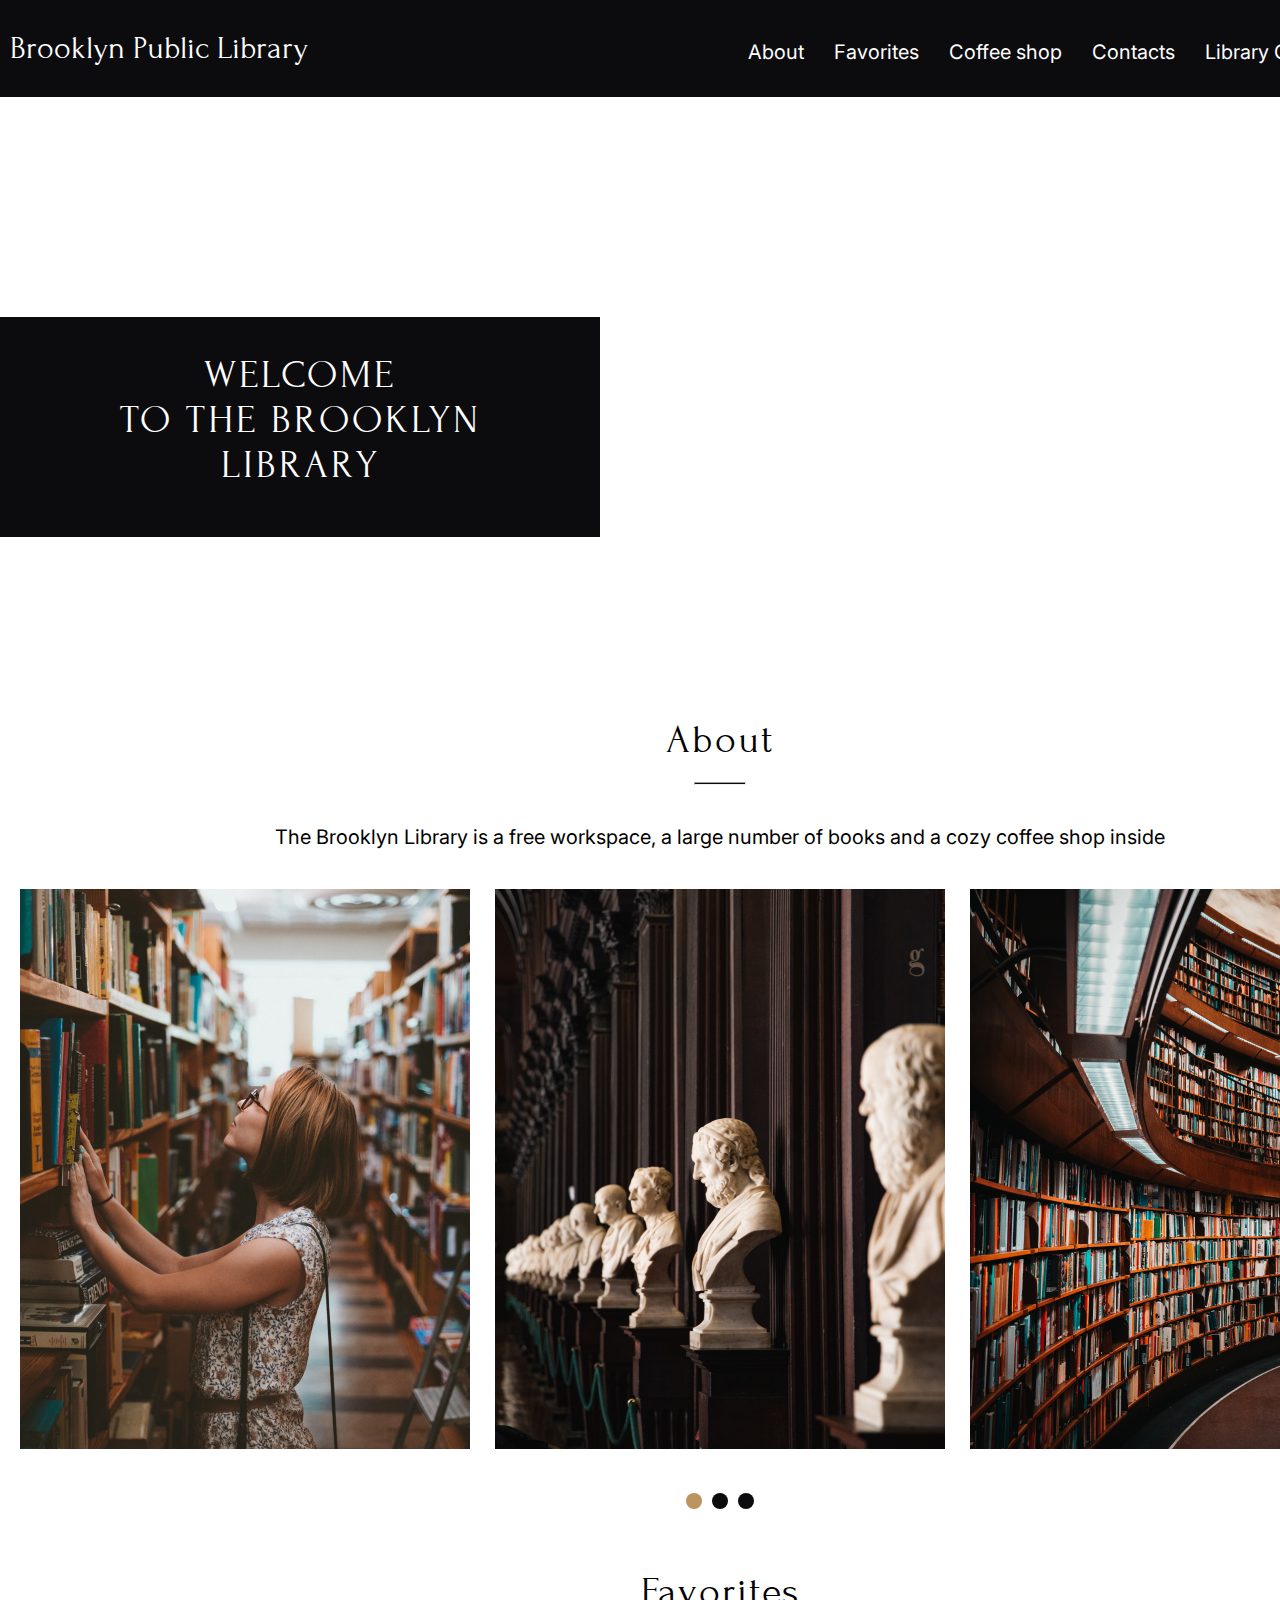
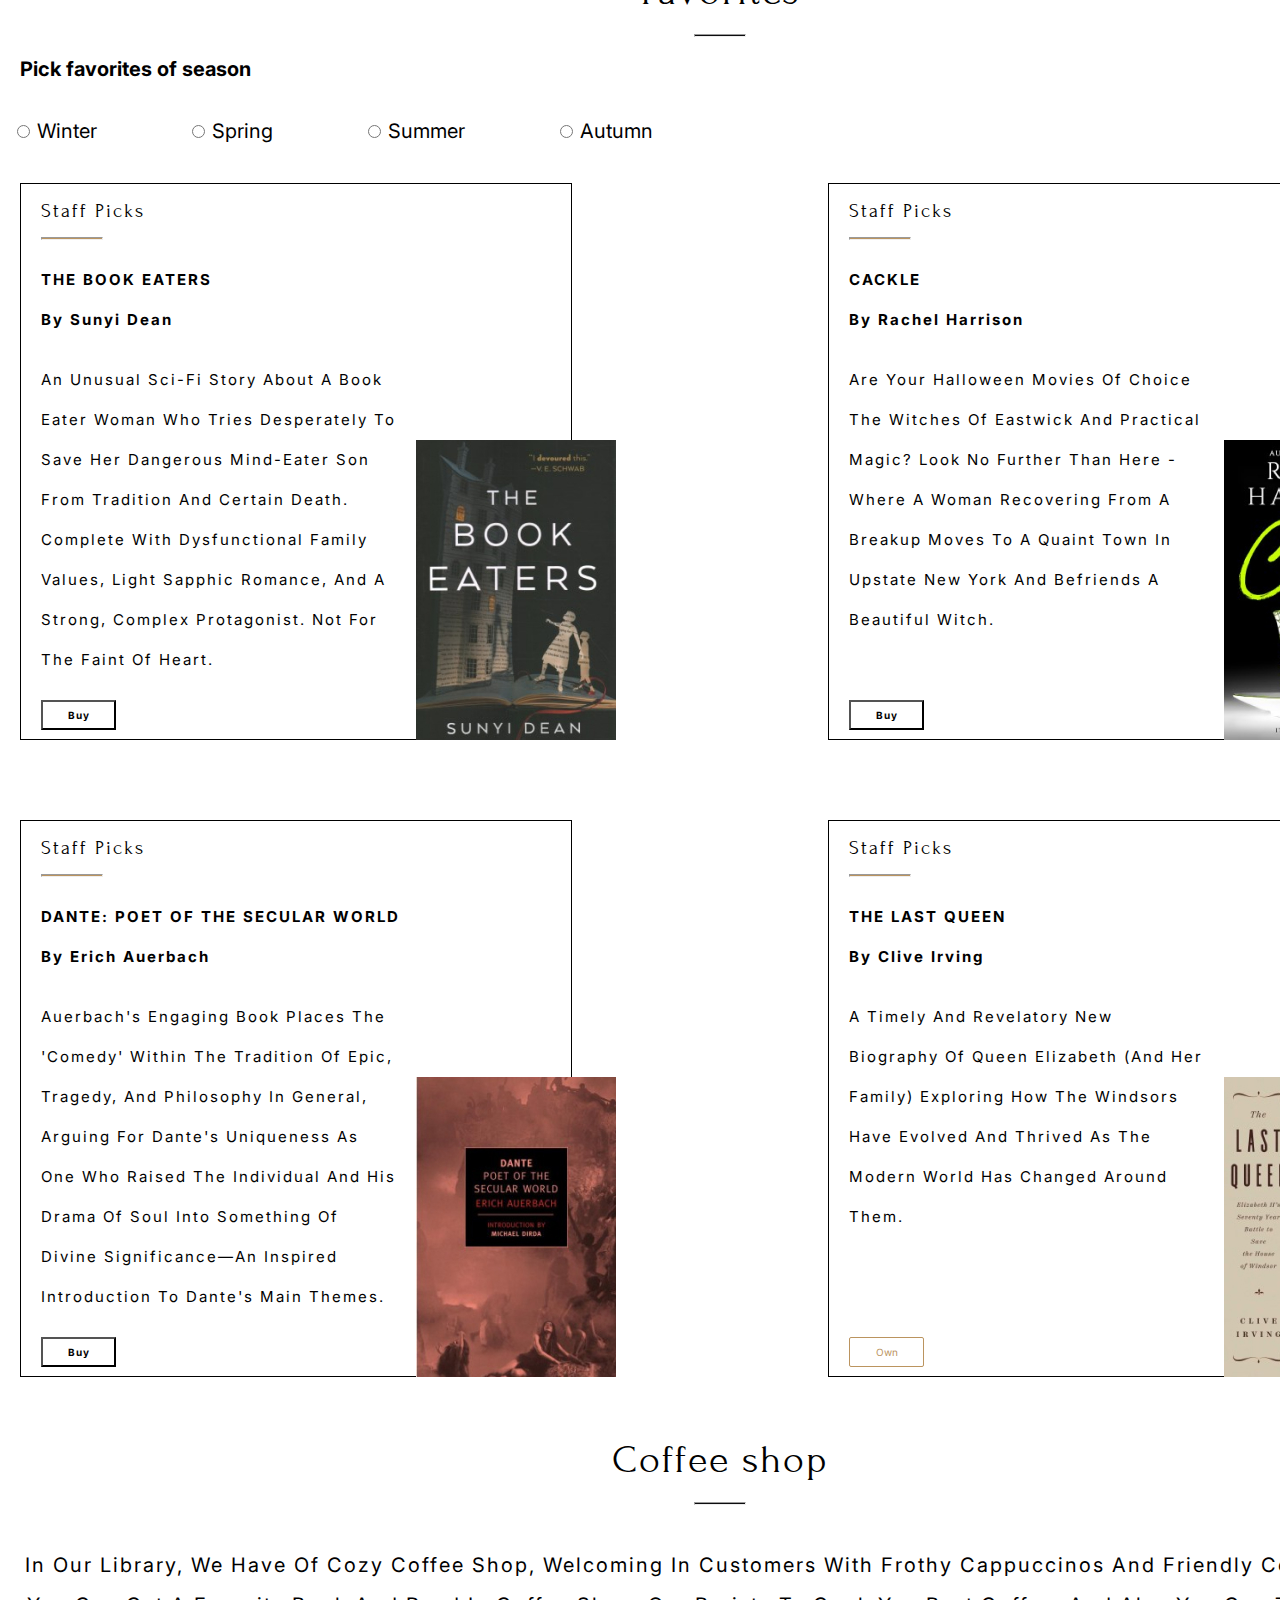
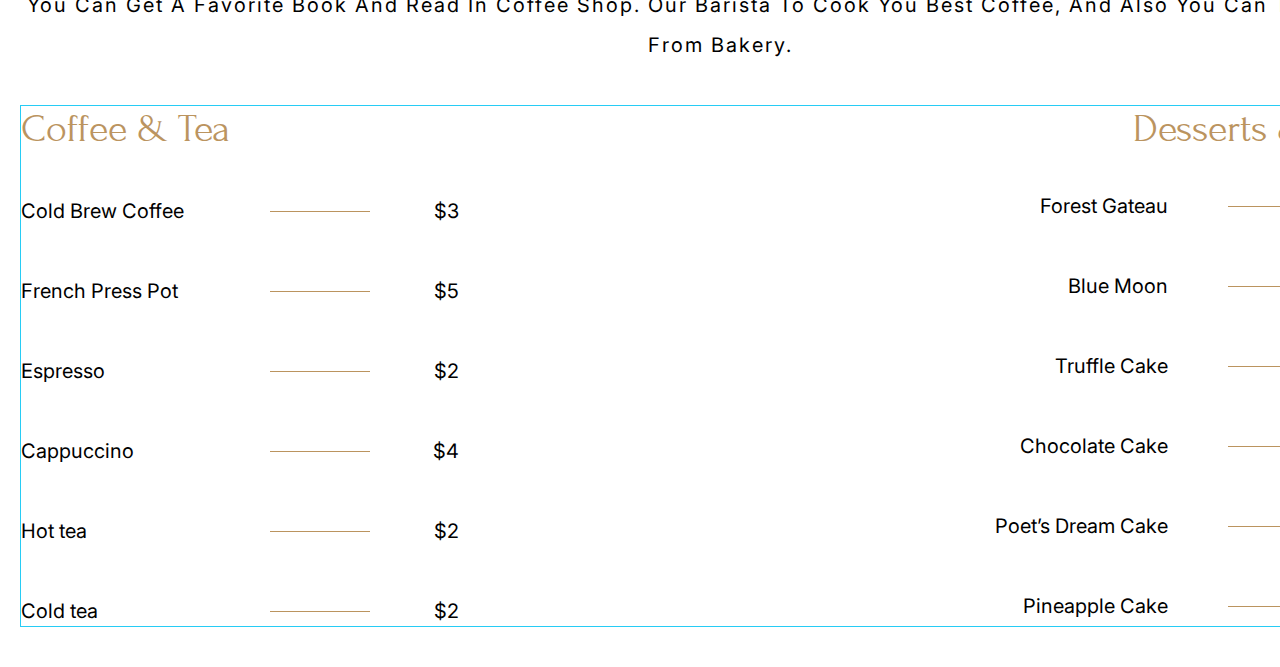
==== commit 329d3645: "feat: add section coffeeshop" ====
--- a/library/index.html
+++ b/library/index.html
@@ -160,7 +160,7 @@
             </div>
         </section> 
 
-        <section class="Coffeeshop container" >
+        <section class="coffeeshop container" >
             <h2 class="section-title" id="Coffee">Coffee shop</h2>
             <hr>
             <p class="section-about shop-text">In our library, we have of cozy coffee shop, welcoming in customers with frothy cappuccinos and friendly conversation. 
@@ -203,56 +203,40 @@
                         </div>
                     </div>    
 
-                        <div class="desserts-menu">
-                            <div class="coffe-menu-title">Desserts & Cakes   </div>
+                        <div class="coffe-menu">
+                            <div class="desserts-menu-title">Desserts & Cakes</div>
     
                             <div class="coffe-menu-line">
-                                <div class="coffe-menu-item">Cold Brew Coffee</div>
-                                <div class="coffe-line"></div>
-                                <div class="coffe-price">$3</div>
-                            </div>
-                            <div class="coffe-menu-line">
-                                <div class="coffe-menu-item">French Press Pot</div>
-                                <div class="coffe-line"></div>
-                                <div class="coffe-price">$5</div>
-                            </div>
-                            <div class="coffe-menu-line">
-                                <div class="coffe-menu-item">Espresso</div>
-                                <div class="coffe-line"></div>
-                                <div class="coffe-price">$2</div>
-                            </div>
-                            <div class="coffe-menu-line">
-                                <div class="coffe-menu-item">Cappuccino</div>
-                                <div class="coffe-line"></div>
-                                <div class="coffe-price">$4</div>
-                            </div>
-                            <div class="coffe-menu-line">
-                                <div class="coffe-menu-item">Hot tea</div>
-                                <div class="coffe-line"></div>
-                                <div class="coffe-price">$2</div>
-                            </div>
-                            <div class="coffe-menu-line">
-                                <div class="coffe-menu-item">Cold tea</div>
-                                <div class="coffe-line"></div>
-                                <div class="coffe-price">$2</div>
-                            </div>
-
-
-
-
-
-
-
-                        
-                    </div>
-                    
-
-
-
-
-
-
-
+                                <div class="desserts-menu-item">Forest Gateau</div>
+                                <div class="coffe-line"></div>
+                                <div class="coffe-price">$16</div>
+                            </div>
+                            <div class="coffe-menu-line">
+                                <div class="desserts-menu-item">Blue Moon</div>
+                                <div class="coffe-line"></div>
+                                <div class="coffe-price">$16</div>
+                            </div>
+                            <div class="coffe-menu-line">
+                                <div class="desserts-menu-item">Truffle Cake</div>
+                                <div class="coffe-line"></div>
+                                <div class="coffe-price">$15</div>
+                            </div>
+                            <div class="coffe-menu-line">
+                                <div class="desserts-menu-item">Chocolate Cake</div>
+                                <div class="coffe-line"></div>
+                                <div class="coffe-price">$18</div>
+                            </div>
+                            <div class="coffe-menu-line">
+                                <div class="desserts-menu-item">Poet’s Dream Cake</div>
+                                <div class="coffe-line"></div>
+                                <div class="coffe-price">$16</div>
+                            </div>
+                            <div class="coffe-menu-line">
+                                <div class="desserts-menu-item">Pineapple Cake</div>
+                                <div class="coffe-line"></div>
+                                <div class="coffe-price">$14</div>
+                            </div>
+                         </div>
 
                 </div>
 
--- a/library/style.css
+++ b/library/style.css
@@ -161,7 +161,6 @@
     font-family: Forum;
     font-size: 20px;
     letter-spacing: 2px;
-    
 }
 .products-line{
     width: 60px;
@@ -185,7 +184,6 @@
 .second {
     text-transform: capitalize;
 }
-
 .products-item-text{
     width: 355px;
     height: 320px;
@@ -225,14 +223,11 @@
     border-radius: 2px;
     border: 1px solid #BB945F;
 }
-
 .products-item-image{
     position: absolute;
     bottom: -5px;
     right: -45px;
-
-}
-
+}
 .shop-text {
     width: 1400px;
     text-align: center;
@@ -242,9 +237,8 @@
     text-transform: capitalize;
     letter-spacing: 2px;
     line-height: 40px;
-    
-}
-
+}
+/*................................ Меню кафе  */
 .menu{
     height: 520px;
     width: 1400px;
@@ -253,44 +247,45 @@
     justify-content: space-between;
     margin: 40px 20px;
 }
-.coffe-menu, .desserts-menu{
+.coffe-menu{
     width: 438px;
     height: 520px;
-    border: 1px solid #f53527;
 }
 .coffe-menu-title{
     color: #BB945F;
     font-family: Forum;
     font-size: 40px;
     text-transform: capitalize;
-    height: 40px;
-    width: 235px;
 }
 .coffe-menu-line{
     display: inline-flex;
     width: 438px;
     height: 40px;
+    align-items: center;
     justify-content: space-between;
+    font-family: Inter;
+    font-size: 20px;
     margin-top: 40px;
-    font-family: Inter;
-    font-size: 20px;
-    border: 1px solid #19f52b;
-}
-.coffe-title{
-    width: 197px;
+}
+.coffe-menu-item{
+    width: 185px;
 }
 .coffe-line{
     width: 100px;
     height: 1px;
     background-color: #BB945F; 
-    margin-top: 10px;
-}
-
-
-
-
-
-.Coffeeshop {
-    border: 1px solid #dd27f5;
-    
-}+}
+.desserts-menu-title{
+    color: #BB945F;
+    font-family: Forum;
+    font-size: 40px;
+    text-transform: capitalize;
+    margin-left: 150px;
+    height: 40px;
+    width: 315px;
+}
+.desserts-menu-item{
+    text-align: end;
+    width: 185px;
+}
+/*................................ Контакты  */
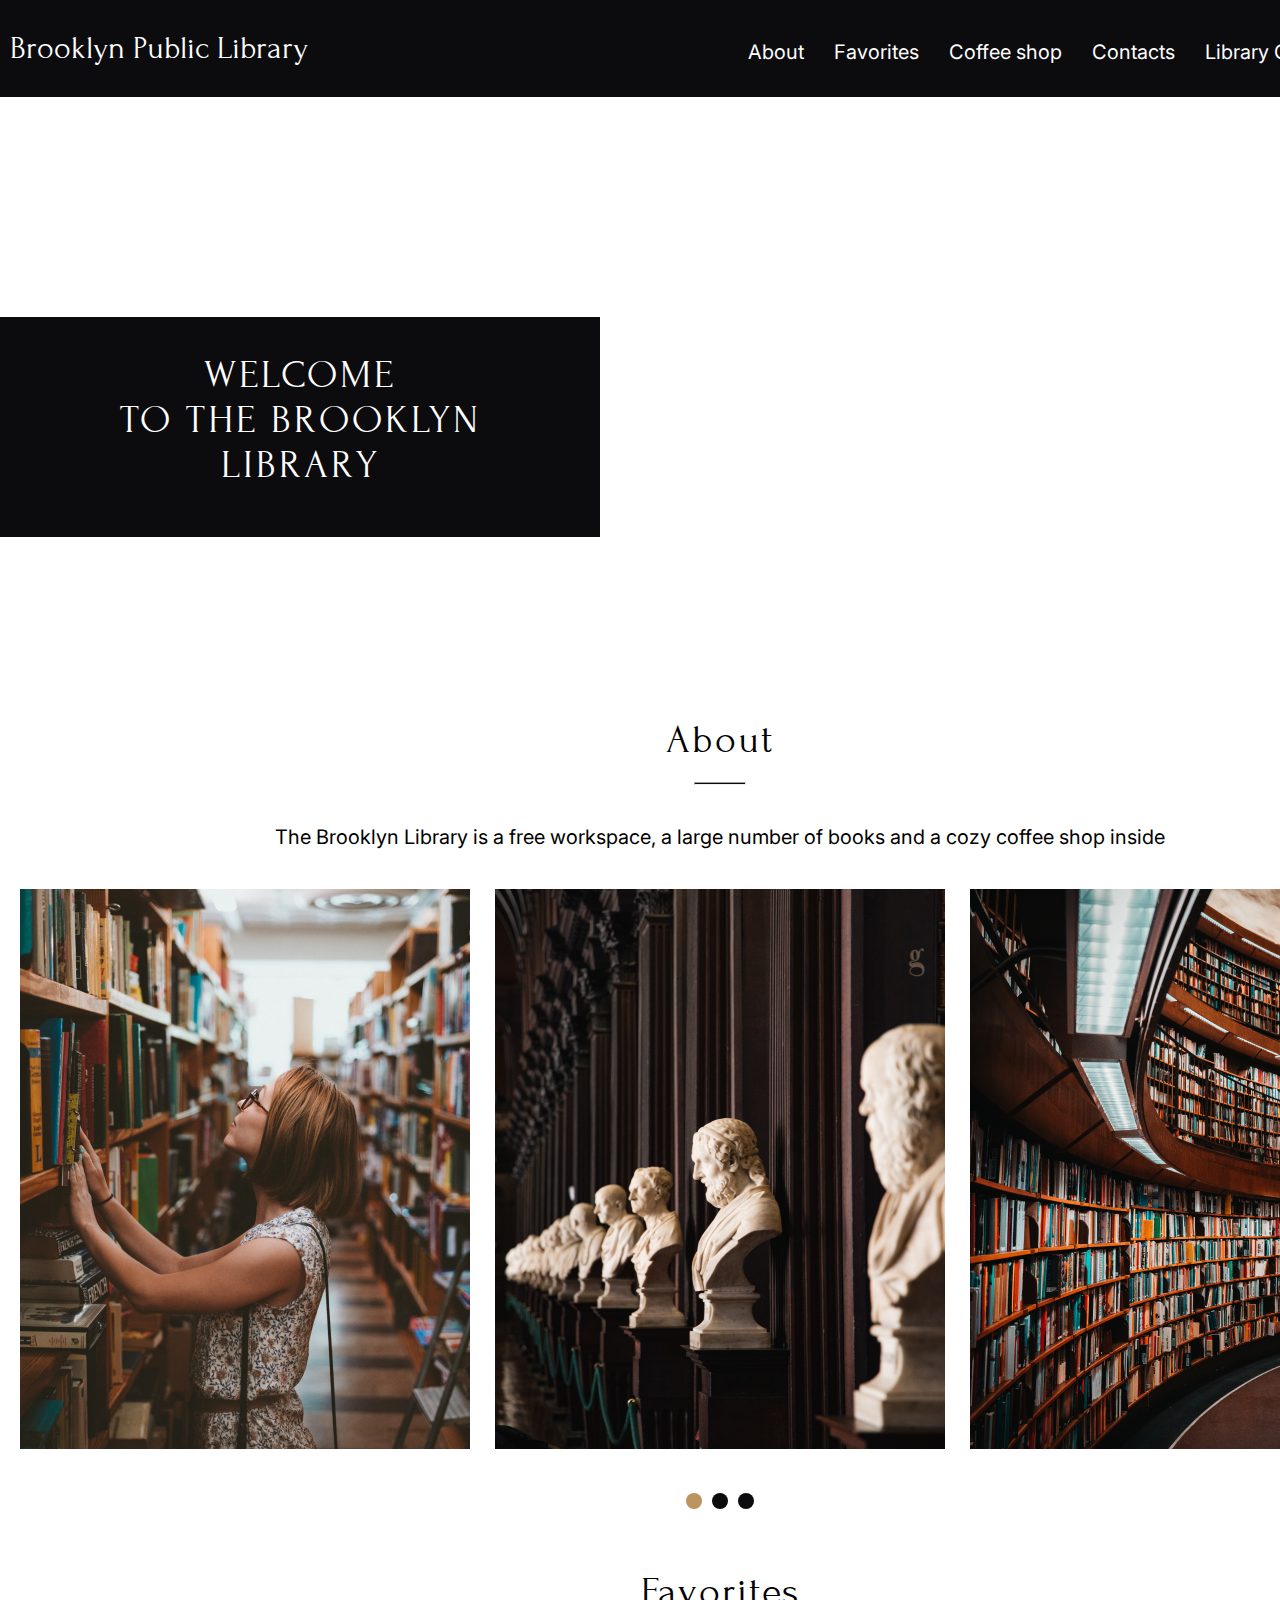
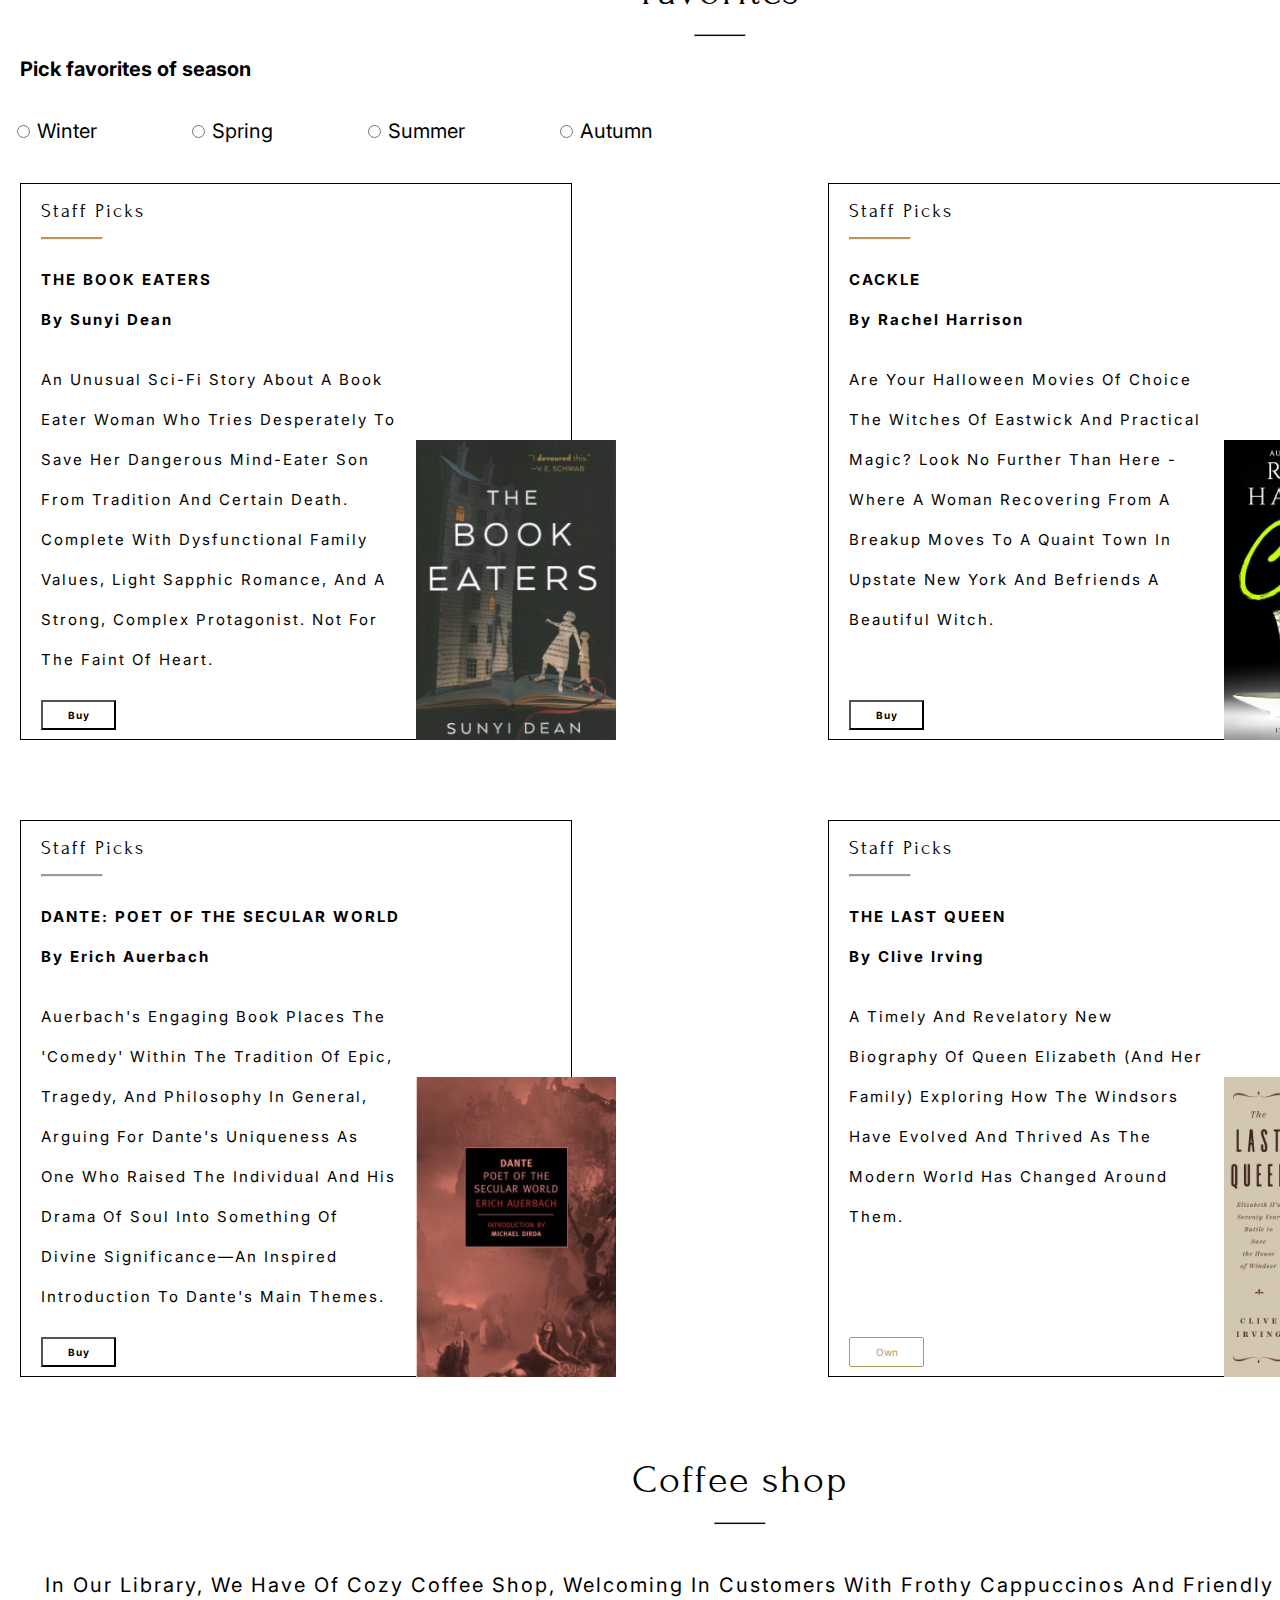
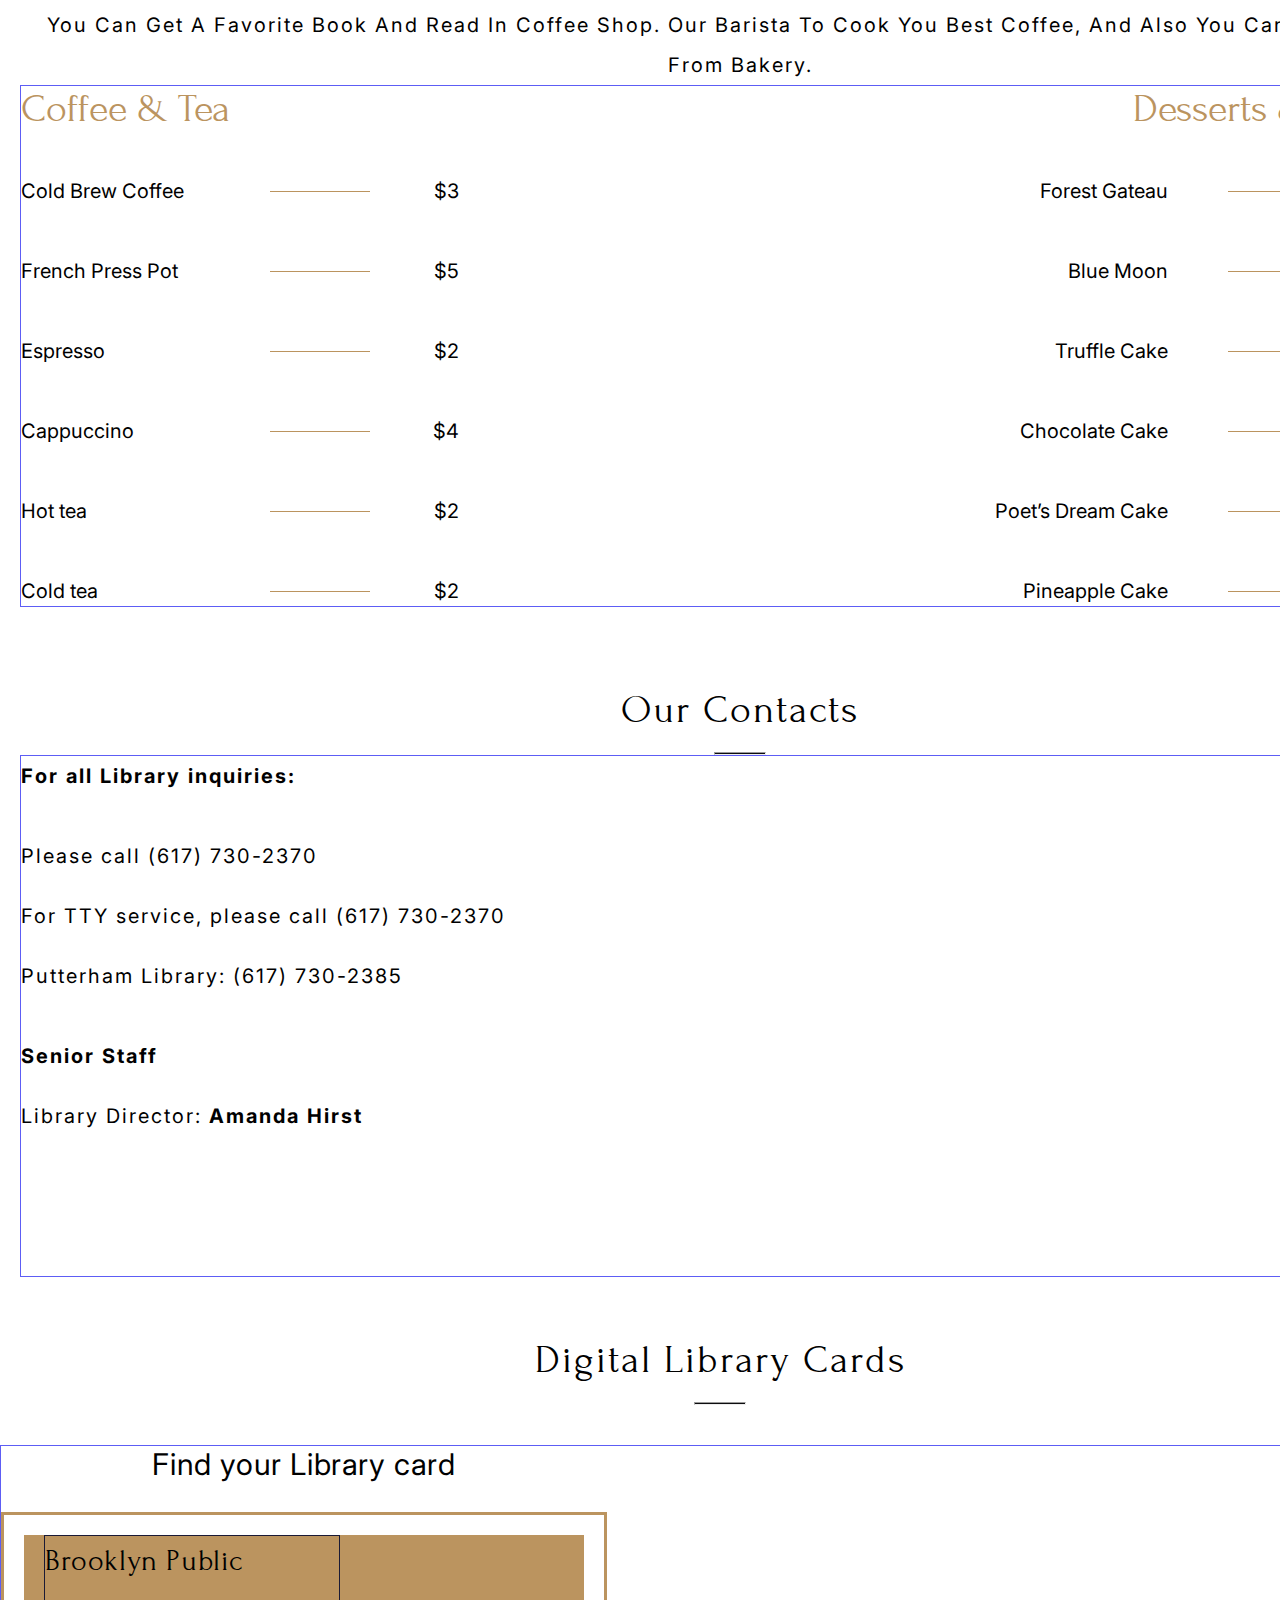
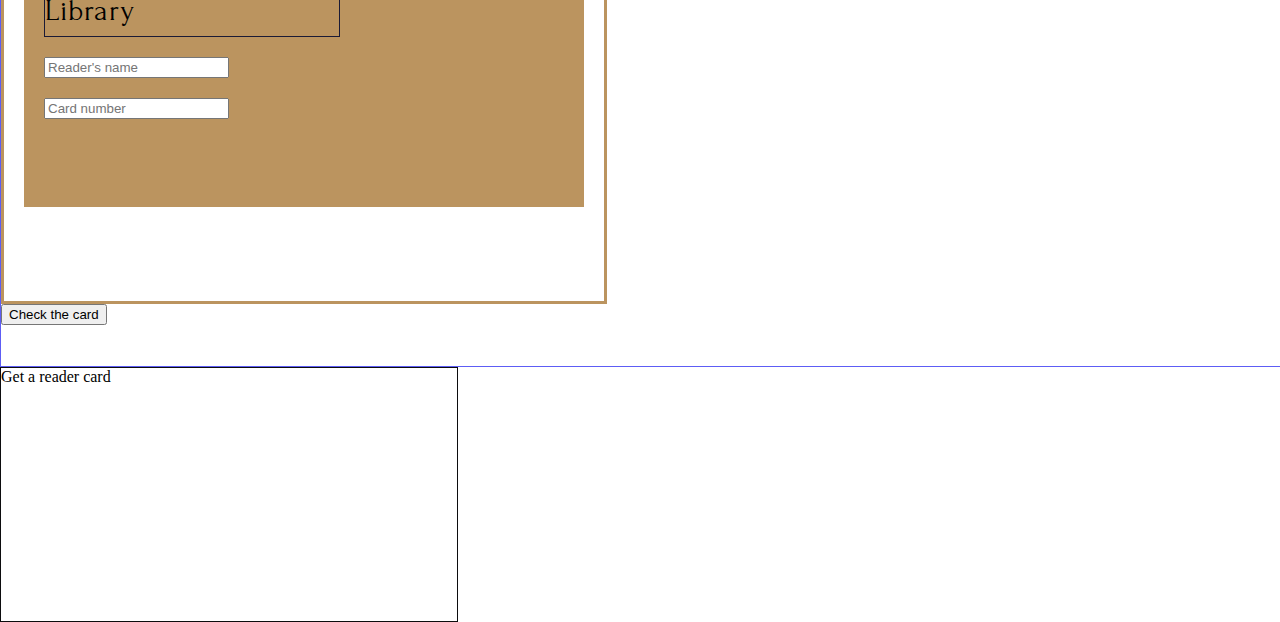
==== commit 91e257aa: "feat: add section contact" ====
--- a/library/index.html
+++ b/library/index.html
@@ -242,15 +242,98 @@
 
         </section>
 
+        <section class="contact container" >
+            <h2 class="section-title" id="contacts">Our Contacts</h2>
+            <hr>
+
+            <div class="menu">
+
+                <div class="contact-info">               
+                    <div class="contact-title"><b>For all Library inquiries:</b></div>
+
+                    <div class="contact-info-phone">
+                        <div class="contact-line-1"> <a href="tel:+6177302370"> Please call (617) 730-2370 </a></div>
+                        <div class="contact-line-2"><a href="tel:+6177302370"> For TTY service, please call (617) 730-2370 </a></div>
+                        <div class="contact-line-3"><a href="tel:+6177302385"> Putterham Library: (617) 730-2385 </a></div>
+                    </div>
+
+                    <div class="contact-staff">
+                        <div class="contact-staff-1"><b>Senior Staff</b></div>
+                        <div class="contact-staff-2"><a href="mailto:AmandaHirst@gmail.com">Library Director: <b>Amanda Hirst</b></a></div>
+                    </div>
+               
+
+                </div>
+                <div>
+                    <iframe src="https://www.google.com/maps/embed?pb=!1m18!1m12!1m3!1d1069.5021789554285!2d-73.9921311438605!3d40.69580002915306!2m3!1f0!2f0!3f0!3m2!1i1024!2i768!4f13.1!3m3!1m2!1s0x89c25a49b649b8c3%3A0x6342a2291cea2e!2zMjg2IENhZG1hbiBQbGF6YSBXLCBCcm9va2x5biwgTlkgMTEyMDEsINCh0KjQkA!5e0!3m2!1sru!2str!4v1689102186763!5m2!1sru!2str" width="600" height="450" style="border:0;" allowfullscreen="" loading="lazy" referrerpolicy="no-referrer-when-downgrade"></iframe>
+                </div>
+
+
+            
+            </div>
+
+
+        </section>    
+
+        <section class="libraryCard container" >
+            <h2 class="section-title" id="library">Digital Library Cards</h2>
+            <hr>
+
+            <div class="find-card menu">
+                <div class="find-card-input">
+                    <div class="card-body">Find your Library card</div>
+
+
+                    
+                    <div class="card-body-holder">
+                        <div class="card-body-input">
+                            <div class="test">
+                                <div class="card-library">
+                                Brooklyn Public Library   
+                                </div>
+                                <div class="card-form">
+                                    <form action="#" method="POST">
+                                    <input type="text" name="username" placeholder="Reader's name ">
+                                </div>
+                                    <div>
+                                    <input type="password" class="password" name="password" value="" placeholder="Card number">
+                                    </div>
+                                </form>
+                            </div>
+                        </div>
+                        </div>
+
+                        <div><input type="submit" value="Check the card"></div>
+
+                    </div>
+                    
+
+                </div>
+
+                <div class="find-get-card">
+                    Get a reader card
+
+                </div>
+
+            </div>
+
+
+
+
+
+
+
+        </section>
+
+
+
+
+
+
         
-      
-
-
-
-
-
-
-    </div>
+
+    
+
 
 </main>
 
--- a/library/style.css
+++ b/library/style.css
@@ -139,7 +139,6 @@
 
 .section-favorites{
     margin-left: 20px;
-    color: #000;
     font-family: Inter;
     font-size: 20px;
     font-weight: 700;
@@ -242,10 +241,10 @@
 .menu{
     height: 520px;
     width: 1400px;
-    border: 1px solid #27ccf5;
     display: flex;
     justify-content: space-between;
-    margin: 40px 20px;
+    border: 1px solid #5d5df5;
+    /* margin: 40px 20px; */
 }
 .coffe-menu{
     width: 438px;
@@ -255,7 +254,6 @@
     color: #BB945F;
     font-family: Forum;
     font-size: 40px;
-    text-transform: capitalize;
 }
 .coffe-menu-line{
     display: inline-flex;
@@ -279,9 +277,7 @@
     color: #BB945F;
     font-family: Forum;
     font-size: 40px;
-    text-transform: capitalize;
     margin-left: 150px;
-    height: 40px;
     width: 315px;
 }
 .desserts-menu-item{
@@ -289,3 +285,90 @@
     width: 185px;
 }
 /*................................ Контакты  */
+.contact, .coffeeshop{
+    padding: 20px 20px 40px;
+}
+.contact-info{
+    width:503px;
+    height: 380px;
+    font-family: Inter;
+    font-size: 20px;
+    letter-spacing: 2px;
+    line-height: 40px;
+    display: flex;
+    flex-direction: column;
+    gap: 40px;
+}
+.contact-title{
+    font-size: 20px;
+}
+.contact-info-phone{
+    width: 503px;
+    height: 160px;
+    display: flex; 
+    flex-direction: column;
+    gap: 20px;
+}
+.contact-info-phone a{
+    text-decoration: none;
+    color: #000;
+}
+.contact-staff{
+    display: flex; 
+    flex-direction: column;
+    gap: 20px;
+}
+.contact-staff a{
+    text-decoration: none;
+    color: #000;
+}
+/*....................Карточки входа............*/
+.find-card{
+    margin-top: 40px;
+    display: flex;
+}
+.find-get-card{
+    width: 456px;
+    height: 253px;
+    border: 1px solid #0C0C0E;
+}
+.card-body{
+    font-family: Inter;
+    font-size: 30px;
+    letter-spacing: 0.6px;
+    text-align: center;
+}
+.card-body-holder{
+    border: 3px solid #BB945F;
+    margin-top: 30px;
+    width: 600px;
+    height: 386px;
+    
+    
+}
+.card-body-input{
+    width: 560px;
+    height: 272px;
+    background: #BB945F;
+     margin: 20px;
+    
+}
+
+.card-library{
+    margin-left: 20px;
+    width: 294px;
+    font-family: Forum;
+    font-size: 30px;
+    line-height: 50px; 
+    letter-spacing: 0.6px;
+    
+    border: 1px solid #1a1a35;
+
+}
+.card-form, .password{
+    margin-top: 20px;
+    margin-left: 20px;
+}
+
+
+
